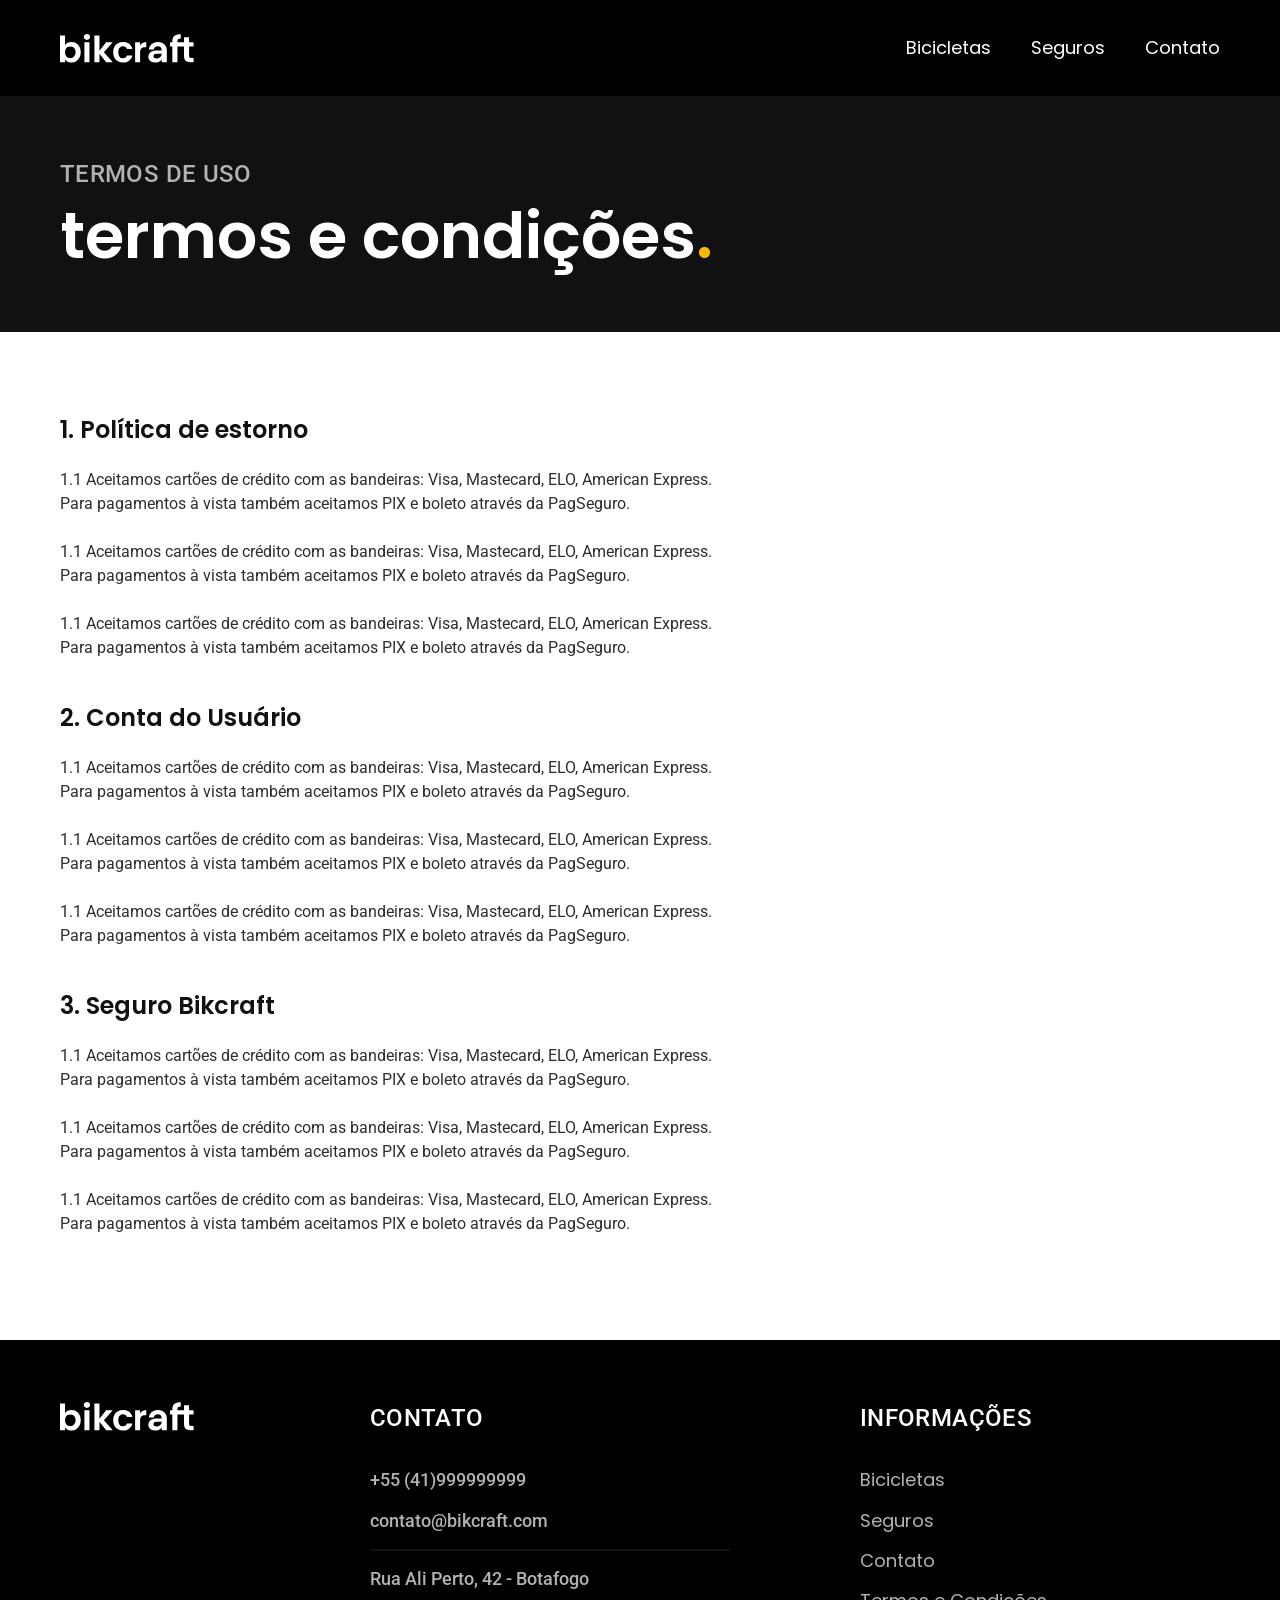
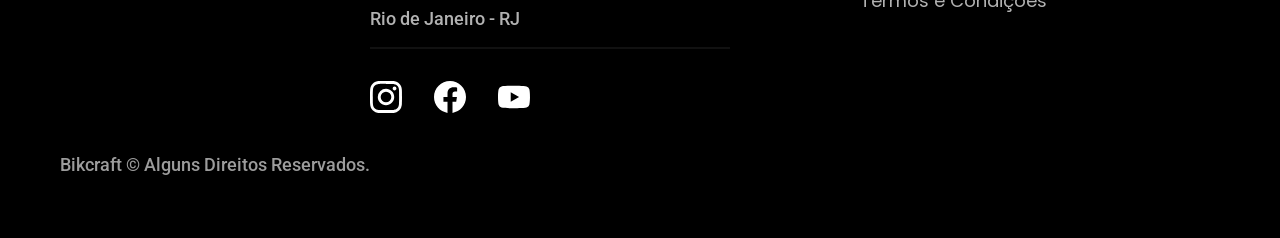
==== bicicletas.html @ ae738003 "adicionando termos" ====
<!DOCTYPE html>
<html lang="en">

<head>
  <meta charset="UTF-8">
  <meta name="viewport" content="width=device-width, initial-scale=1.0">
  <meta name="description" content="Bicicletas elétricas de alta precisão e qualidade,  feitas sob medida para o cliente. Explore o mundo na sua velocidade com a Bikcraft.">
  <link rel="shortcut icon" href="favicon.svg" type="image/x-icon">
  <link rel="stylesheet" href="css/style.css">
  <link rel="preconnect" href="https://fonts.googleapis.com">
  <link rel="preconnect" href="https://fonts.gstatic.com" crossorigin>
  <link href="https://fonts.googleapis.com/css2?family=Merriweather:ital,opsz,wght@1,18..144,900&family=Poppins:wght@400;600&family=Roboto:wght@100..900&display=swap" rel="stylesheet">
  <title>Termos e Condições | Bikcraft</title>
</head>

<body>
  <header class="header-bg">
    <div class="header container">
      <a href="./index.html"><img src="img/bikcraft.svg" alt="Bikcraft"></a>
      <nav aria-label="primaria">
        <ul class="header-menu font-1-m cor-0">
          <li><a href="./bicicletas.html">Bicicletas</a></li>
          <li><a href="./seguros.html">Seguros</a></li>
          <li><a href="./contato.html">Contato</a></li>
        </ul>
      </nav>
    </div>
  </header>

  <main>
    <div class="titulo-bg">
      <div class="titulo container">
        <p class="font-2-lb cor-5">Termos de uso</p>
        <h1 class="font-1-xxl cor-0">termos e condições<span class="cor-p1">.</span></h1>
      </div>
    </div>

    <div class="termos container font-2-s cor-10">
      <h2 class="font-1-l cor-11">1. Política de estorno</h2>
      <p>1.1 Aceitamos cartões de crédito com as bandeiras: Visa, Mastecard, ELO, American Express. Para pagamentos à vista também aceitamos PIX e boleto através da PagSeguro.</p>
      <p>1.1 Aceitamos cartões de crédito com as bandeiras: Visa, Mastecard, ELO, American Express. Para pagamentos à vista também aceitamos PIX e boleto através da PagSeguro.</p>
      <p>1.1 Aceitamos cartões de crédito com as bandeiras: Visa, Mastecard, ELO, American Express. Para pagamentos à vista também aceitamos PIX e boleto através da PagSeguro.</p>
      <h2 class="font-1-l cor-11">2. Conta do Usuário</h2>
      <p>1.1 Aceitamos cartões de crédito com as bandeiras: Visa, Mastecard, ELO, American Express. Para pagamentos à vista também aceitamos PIX e boleto através da PagSeguro.</p>
      <p>1.1 Aceitamos cartões de crédito com as bandeiras: Visa, Mastecard, ELO, American Express. Para pagamentos à vista também aceitamos PIX e boleto através da PagSeguro.</p>
      <p>1.1 Aceitamos cartões de crédito com as bandeiras: Visa, Mastecard, ELO, American Express. Para pagamentos à vista também aceitamos PIX e boleto através da PagSeguro.</p>
      <h2 class="font-1-l cor-11">3. Seguro Bikcraft</h2>
      <p>1.1 Aceitamos cartões de crédito com as bandeiras: Visa, Mastecard, ELO, American Express. Para pagamentos à vista também aceitamos PIX e boleto através da PagSeguro.</p>
      <p>1.1 Aceitamos cartões de crédito com as bandeiras: Visa, Mastecard, ELO, American Express. Para pagamentos à vista também aceitamos PIX e boleto através da PagSeguro.</p>
      <p>1.1 Aceitamos cartões de crédito com as bandeiras: Visa, Mastecard, ELO, American Express. Para pagamentos à vista também aceitamos PIX e boleto através da PagSeguro.</p>
    </div>
  </main>

  <footer class="footer-bg">
    <div class="footer container">
      <img src="./img/bikcraft.svg" alt="Bikcraft">
      <div class="footer-contato">
        <h3 class="font-2-lb cor-0">Contato</h3>
        <ul class="font-2-m cor-5">
          <li><a href="tel:+5541999999999">+55 (41)999999999</a></li>
          <li><a href="mailto:contato@bikcraft.com">contato@bikcraft.com</a></li>
          <li>Rua Ali Perto, 42 - Botafogo</li>
          <li>Rio de Janeiro - RJ</li>
        </ul>
        <div class="footer-redes">
          <a href="./">
            <img src="./img/redes/instagram.svg" alt="Instagram">
          </a>
          <a href="./">
            <img src="./img/redes/facebook.svg" alt="Facebook">
          </a>
          <a href="./">
            <img src="./img/redes/youtube.svg" alt="Youtube">
          </a>
        </div>
      </div>

      <div class="footer-informacoes">
        <h3 class="font-2-lb cor-0">Informações</h3>
        <nav>
          <ul class="font-1-m cor-5">
            <li><a href="./bicicletas.html">Bicicletas</a></li>
            <li><a href="./seguros.html">Seguros</a></li>
            <li><a href="./contato.html">Contato</a></li>
            <li><a href="./termos.html">Termos e Condições</a></li>
          </ul>
        </nav>
      </div>
      <p class="font-2-m cor-6 footer-copy">Bikcraft © Alguns Direitos Reservados.</p>
    </div>
  </footer>
</body>

</html>
---- css/style.css ----
/*GLobal*/
@import url('./global/global.css');
@import url('./utilidades/tipografia.css');
@import url('./utilidades/cores.css');
@import url('./global/header.css');

/*Utilidades*/
@import url('./utilidades/componentes.css');

/*Home*/
@import url('./home/introducao.css');
@import url('./home/tecnologia.css');
@import url('./home/parceiros.css');
@import url('./home/depoimento.css');

/*Bicicletas*/
@import url('./bicicletas/bicicletas-lista.css');

/*Seguros*/
@import url('./seguros/seguros.css');

/*Footer*/
@import url('./global/footer.css');

/*Termos*/
@import url('./termos/termos.css');
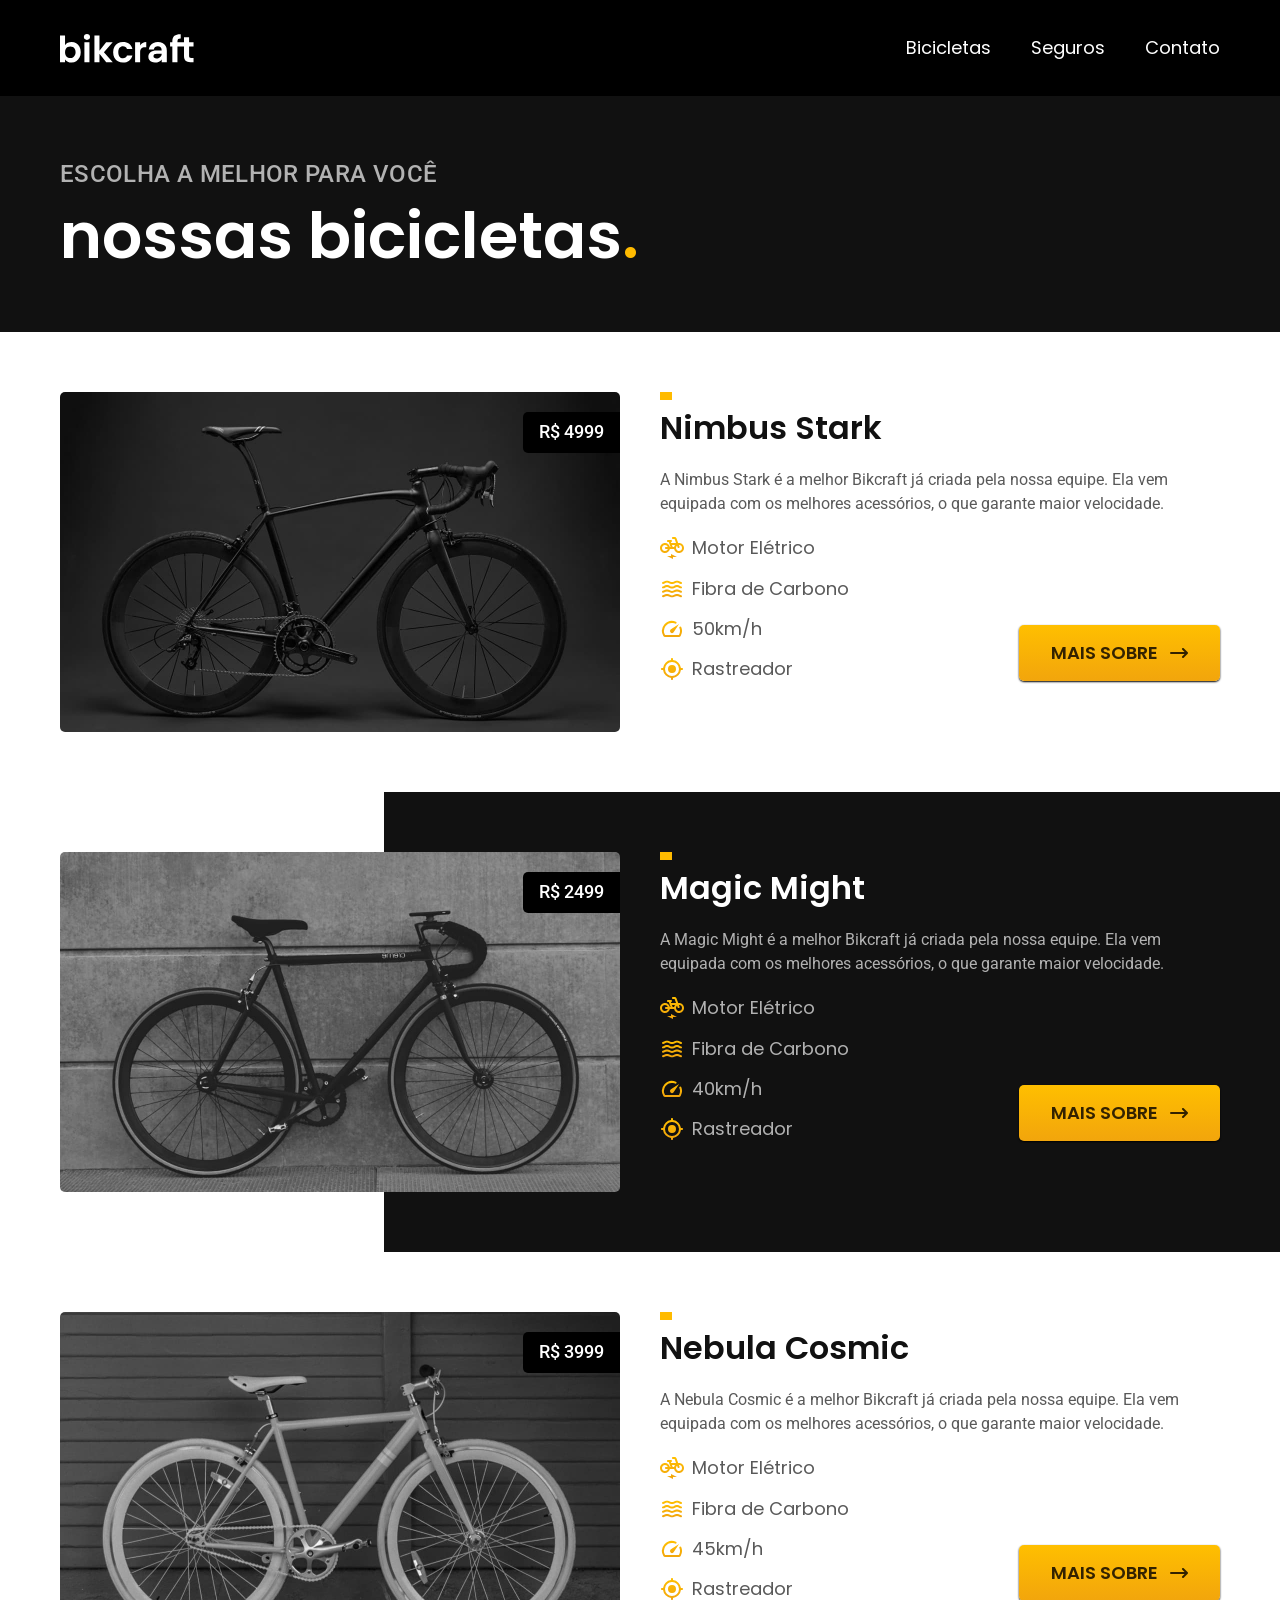
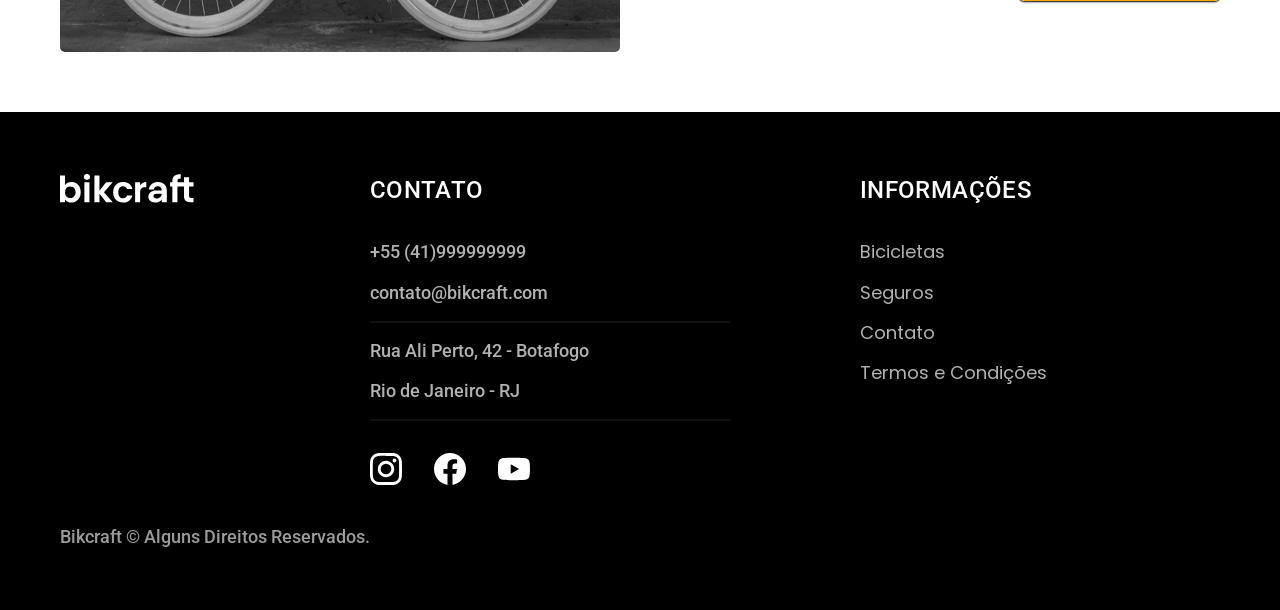
==== commit 38b0b56b: "adicionando componentes" ====
--- a/bicicletas.html
+++ b/bicicletas.html
@@ -10,7 +10,7 @@
   <link rel="preconnect" href="https://fonts.googleapis.com">
   <link rel="preconnect" href="https://fonts.gstatic.com" crossorigin>
   <link href="https://fonts.googleapis.com/css2?family=Merriweather:ital,opsz,wght@1,18..144,900&family=Poppins:wght@400;600&family=Roboto:wght@100..900&display=swap" rel="stylesheet">
-  <title>Termos e Condições | Bikcraft</title>
+  <title>bicicletas | Bikcraft</title>
 </head>
 
 <body>
@@ -30,24 +30,106 @@
   <main>
     <div class="titulo-bg">
       <div class="titulo container">
-        <p class="font-2-lb cor-5">Termos de uso</p>
-        <h1 class="font-1-xxl cor-0">termos e condições<span class="cor-p1">.</span></h1>
+        <p class="font-2-lb cor-5">Escolha a melhor para você</p>
+        <h1 class="font-1-xxl cor-0">nossas bicicletas<span class="cor-p1">.</span></h1>
       </div>
     </div>
 
-    <div class="termos container font-2-s cor-10">
-      <h2 class="font-1-l cor-11">1. Política de estorno</h2>
-      <p>1.1 Aceitamos cartões de crédito com as bandeiras: Visa, Mastecard, ELO, American Express. Para pagamentos à vista também aceitamos PIX e boleto através da PagSeguro.</p>
-      <p>1.1 Aceitamos cartões de crédito com as bandeiras: Visa, Mastecard, ELO, American Express. Para pagamentos à vista também aceitamos PIX e boleto através da PagSeguro.</p>
-      <p>1.1 Aceitamos cartões de crédito com as bandeiras: Visa, Mastecard, ELO, American Express. Para pagamentos à vista também aceitamos PIX e boleto através da PagSeguro.</p>
-      <h2 class="font-1-l cor-11">2. Conta do Usuário</h2>
-      <p>1.1 Aceitamos cartões de crédito com as bandeiras: Visa, Mastecard, ELO, American Express. Para pagamentos à vista também aceitamos PIX e boleto através da PagSeguro.</p>
-      <p>1.1 Aceitamos cartões de crédito com as bandeiras: Visa, Mastecard, ELO, American Express. Para pagamentos à vista também aceitamos PIX e boleto através da PagSeguro.</p>
-      <p>1.1 Aceitamos cartões de crédito com as bandeiras: Visa, Mastecard, ELO, American Express. Para pagamentos à vista também aceitamos PIX e boleto através da PagSeguro.</p>
-      <h2 class="font-1-l cor-11">3. Seguro Bikcraft</h2>
-      <p>1.1 Aceitamos cartões de crédito com as bandeiras: Visa, Mastecard, ELO, American Express. Para pagamentos à vista também aceitamos PIX e boleto através da PagSeguro.</p>
-      <p>1.1 Aceitamos cartões de crédito com as bandeiras: Visa, Mastecard, ELO, American Express. Para pagamentos à vista também aceitamos PIX e boleto através da PagSeguro.</p>
-      <p>1.1 Aceitamos cartões de crédito com as bandeiras: Visa, Mastecard, ELO, American Express. Para pagamentos à vista também aceitamos PIX e boleto através da PagSeguro.</p>
+    <div class="bicicletas-bg">
+      <div class="bicicletas container">
+        <div class="bicicletas-imagem">
+          <img src="./img/bicicletas/nimbus.jpg" alt="Bicicleta Preta">
+          <span class="font-2-m cor-0">R$ 4999</span>
+        </div>
+        <div class="bicicletas-conteudo">
+          <h2 class="font-1-xl">Nimbus Stark</h2>
+          <p class="font-2-s cor-8">A Nimbus Stark é a melhor Bikcraft já criada pela nossa equipe. Ela vem equipada com os melhores acessórios, o que garante maior velocidade.</p>
+          <ul class="font-1-m cor-8">
+            <li>
+              <img src="./img/icones/eletrica.svg" alt="">
+              Motor Elétrico
+            </li>
+            <li>
+              <img src="./img/icones/carbono.svg" alt="">
+              Fibra de Carbono
+            </li>
+            <li>
+              <img src="./img/icones/velocidade.svg" alt="">
+              50km/h
+            </li>
+            <li>
+              <img src="./img/icones/rastreador.svg" alt="">
+              Rastreador
+            </li>
+          </ul>
+          <a class="botao seta" href="./bicicletas/nimbus.html">Mais Sobre</a>
+        </div>
+      </div>
+    </div>
+
+    <div class="bicicletas-bg">
+
+      <div class="bicicletas container">
+        <div class="bicicletas-imagem">
+          <img src="./img/bicicletas/magic.jpg" alt="Bicicleta Preta">
+          <span class="font-2-m cor-0">R$ 2499</span>
+        </div>
+        <div class="bicicletas-conteudo">
+          <h2 class="font-1-xl cor-0">Magic Might</h2>
+          <p class="font-2-s cor-5">A Magic Might é a melhor Bikcraft já criada pela nossa equipe. Ela vem equipada com os melhores acessórios, o que garante maior velocidade.</p>
+          <ul class="font-1-m cor-5">
+            <li>
+              <img src="./img/icones/eletrica.svg" alt="">
+              Motor Elétrico
+            </li>
+            <li>
+              <img src="./img/icones/carbono.svg" alt="">
+              Fibra de Carbono
+            </li>
+            <li>
+              <img src="./img/icones/velocidade.svg" alt="">
+              40km/h
+            </li>
+            <li>
+              <img src="./img/icones/rastreador.svg" alt="">
+              Rastreador
+            </li>
+          </ul>
+          <a class="botao seta" href="./bicicletas/magic.html">Mais Sobre</a>
+        </div>
+      </div>
+    </div>
+
+    <div class="bicicletas-bg">
+      <div class="bicicletas container">
+        <div class="bicicletas-imagem">
+          <img src="./img/bicicletas/nebula.jpg" alt="Bicicleta Preta">
+          <span class="font-2-m cor-0">R$ 3999</span>
+        </div>
+        <div class="bicicletas-conteudo">
+          <h2 class="font-1-xl">Nebula Cosmic</h2>
+          <p class="font-2-s cor-8">A Nebula Cosmic é a melhor Bikcraft já criada pela nossa equipe. Ela vem equipada com os melhores acessórios, o que garante maior velocidade.</p>
+          <ul class="font-1-m cor-8">
+            <li>
+              <img src="./img/icones/eletrica.svg" alt="">
+              Motor Elétrico
+            </li>
+            <li>
+              <img src="./img/icones/carbono.svg" alt="">
+              Fibra de Carbono
+            </li>
+            <li>
+              <img src="./img/icones/velocidade.svg" alt="">
+              45km/h
+            </li>
+            <li>
+              <img src="./img/icones/rastreador.svg" alt="">
+              Rastreador
+            </li>
+          </ul>
+          <a class="botao seta" href="./bicicletas/nebula.html">Mais Sobre</a>
+        </div>
+      </div>
     </div>
   </main>
 
--- a/css/style.css
+++ b/css/style.css
@@ -15,6 +15,7 @@
 
 /*Bicicletas*/
 @import url('./bicicletas/bicicletas-lista.css');
+@import url('./bicicletas/bicicletas.css');
 
 /*Seguros*/
 @import url('./seguros/seguros.css');
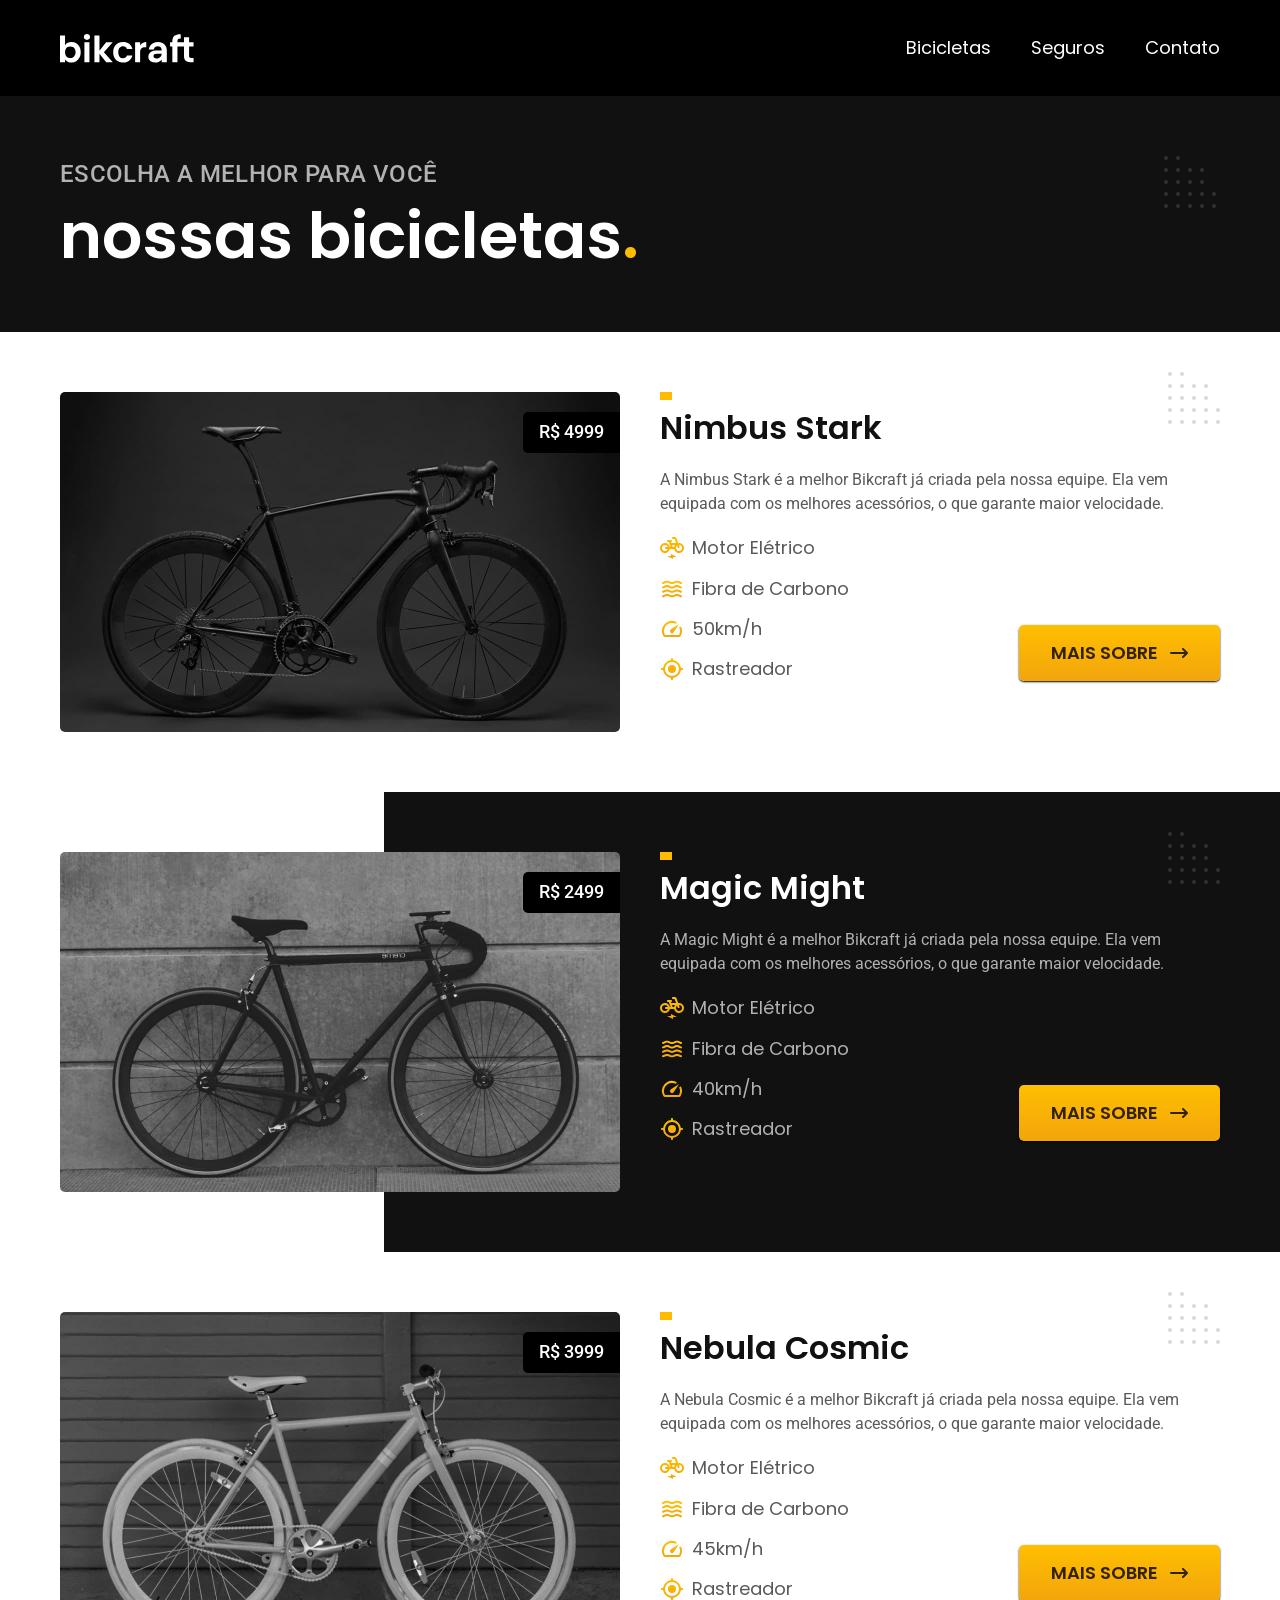
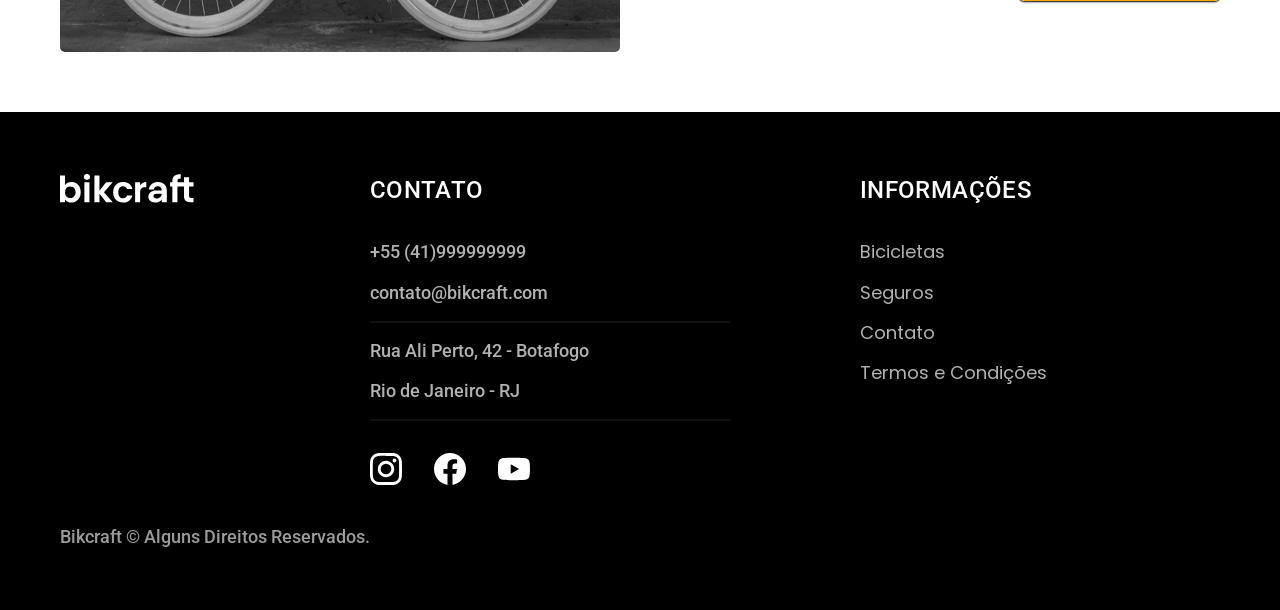
==== commit cf8757ee: "otimizando" ====
--- a/bicicletas.html
+++ b/bicicletas.html
@@ -5,15 +5,16 @@
   <meta charset="UTF-8">
   <meta name="viewport" content="width=device-width, initial-scale=1.0">
   <meta name="description" content="Bicicletas elétricas de alta precisão e qualidade,  feitas sob medida para o cliente. Explore o mundo na sua velocidade com a Bikcraft.">
+  <link rel="preload" href="./css/style.css" as="style">
+  <link rel="stylesheet" href="./css/style.css">
   <link rel="shortcut icon" href="favicon.svg" type="image/x-icon">
-  <link rel="stylesheet" href="css/style.css">
   <link rel="preconnect" href="https://fonts.googleapis.com">
   <link rel="preconnect" href="https://fonts.gstatic.com" crossorigin>
   <link href="https://fonts.googleapis.com/css2?family=Merriweather:ital,opsz,wght@1,18..144,900&family=Poppins:wght@400;600&family=Roboto:wght@100..900&display=swap" rel="stylesheet">
   <title>bicicletas | Bikcraft</title>
 </head>
 
-<body>
+<body id="bicicletas">
   <header class="header-bg">
     <div class="header container">
       <a href="./index.html"><img src="img/bikcraft.svg" alt="Bikcraft"></a>
--- a/css/style.css
+++ b/css/style.css
@@ -1,27 +1 @@
-/*GLobal*/
-@import url('./global/global.css');
-@import url('./utilidades/tipografia.css');
-@import url('./utilidades/cores.css');
-@import url('./global/header.css');
-
-/*Utilidades*/
-@import url('./utilidades/componentes.css');
-
-/*Home*/
-@import url('./home/introducao.css');
-@import url('./home/tecnologia.css');
-@import url('./home/parceiros.css');
-@import url('./home/depoimento.css');
-
-/*Bicicletas*/
-@import url('./bicicletas/bicicletas-lista.css');
-@import url('./bicicletas/bicicletas.css');
-
-/*Seguros*/
-@import url('./seguros/seguros.css');
-
-/*Footer*/
-@import url('./global/footer.css');
-
-/*Termos*/
-@import url('./termos/termos.css');
+body{margin:0;padding:0;color:#111;font-family:Arial,Helvetica,sans-serif}blockquote,dd,h1,h2,h3,h4,p{margin:0}ul{margin:0;padding:0;list-style:none}a{text-decoration:none;color:inherit}img{max-width:100%;display:block;height:auto}img[src$='.jpg']{border-radius:5px}button{border:none}.font-1-xs{font:400 0.75rem/1.35 Poppins,sans-serif}.font-2-xs{font:400 0.875rem/1.35 Roboto,sans-serif}.font-1-s{font:400 1rem/1.5 Poppins,sans-serif}.font-2-s{font:400 1rem/1.5 Roboto,sans-serif}.font-1-m,.font-1-mb{font:400 1.125rem/1.35 Poppins,sans-serif}.font-1-mb{font-weight:600}.font-2-m{font:500 1.125rem/1.35 Roboto,sans-serif}.font-1-l{font:400 1.5rem/1.5 Poppins,sans-serif}.font-2-l,.font-2-lb{font:400 1.5rem/1.5 Roboto,sans-serif}.font-2-lb{font-weight:500;letter-spacing:.015em;text-transform:uppercase}.font-1-xl{font:600 2rem/1.25 Poppins,sans-serif}.font-2-xl{font:500 2rem/1.25 Roboto,sans-serif}.font-1-xxl{font:600 4rem/1.125 Poppins,sans-serif}@media (max-width:1200px){.font-1-xxl{font-size:3rem}.font-2-l,.font-2-lb{font-size:1.125rem}}@media (max-width:800px){.font-1-xxl{font-size:2rem}.font-1-xl,.font-2-xl{font-weight:1.5rem}}:root{--cor-0:#ffffff;--cor-1:#f7f7f7;--cor-2:#ededed;--cor-3:#dedede;--cor-4:#cccccc;--cor-5:#b2b2b2;--cor-6:#9c9c9c;--cor-7:#717171;--cor-8:#595959;--cor-9:#404040;--cor-10:#2e2e2e;--cor-11:#111111;--cor-12:#000000;--cor-p1:#ffbb00;--cor-p2:#e4a30b;--cor-p3:#a66f00;--cor-p4:#664400;--cor-p5:#332200}.cor-0{color:var(--cor-0)}.cor-1{color:var(--cor-1)}.cor-2{color:var(--cor-2)}.cor-3{color:var(--cor-3)}.cor-4{color:var(--cor-4)}.cor-5{color:var(--cor-5)}.cor-6{color:var(--cor-6)}.cor-7{color:var(--cor-7)}.cor-8{color:var(--cor-8)}.cor-9{color:var(--cor-9)}.cor-10{color:var(--cor-10)}.cor-11{color:var(--cor-11)}.cor-12{color:var(--cor-12)}.cor-p1{color:var(--cor-p1)}.cor-p2{color:var(--cor-p2)}.cor-p3{color:var(--cor-p3)}.cor-p4{color:var(--cor-p4)}.cor-p5{color:var(--cor-p5)}.header-bg{background-color:var(--cor-12)}.header{display:flex;flex-wrap:wrap;gap:1.25rem;justify-content:space-between;align-items:center;padding-bottom:1.25rem;padding-top:1.25rem}.header-menu{display:flex;flex-wrap:wrap;justify-content:space-evenly;gap:2.5rem;font-size:1.125rem}.header-menu a{display:inline-block;padding:1rem 0;position:relative}.header-menu a::after{content:'';display:block;height:.125rem;width:0;background-color:var(--cor-0);margin-top:.25rem;transition:.3s;position:absolute}.header-menu a:hover::after{width:100%}@media (max-width:800px){.header-menu{gap:1.25rem}.header-menu a{background-color:var(--cor-11);padding:.75rem 1rem;border-radius:5px}.header-menu a:hover{background-color:var(--cor-10)}.header-menu a::after{display:none}}@media (max-width:600px){.header-menu{gap:.75rem}.header-menu a{padding:.5rem .75rem;font-size:.875rem}}.container{max-width:1200px;box-sizing:border-box;padding-left:1.25rem;padding-right:1.25rem;margin-left:auto;margin-right:auto}.botao{display:inline-block;padding:1rem 2rem;background:linear-gradient(#ffbf00,#f2a50c);border-radius:5px;box-shadow:0 1px 2px #000;color:var(--cor-p5);text-transform:uppercase;font:600 1.125rem/1.35 Poppins,sans-serif;max-width:max-content;cursor:pointer}.botao:hover{background:linear-gradient(#ffb60d,#e59317)}.botao.secundario{background:var(--cor-10);color:var(--cor-2)}.botao.secundario:hover{background:var(--cor-9);color:var(--cor-2)}.botao.seta{display:flex;align-items:center}.botao.seta::after{content:'';display:inline-block;width:18px;height:10px;margin-left:12px;background-image:url('../../img/icones/seta.svg')}.botao.seta:hover::after{transform:translateX(4px)}@media (max-width:600px){.botao{padding:.75rem 1rem;font-size:1rem}}.link{display:inline-block;color:var(--cor-p1);font:500 1.5rem/1.5 Poppins,sans-serif;text-transform:uppercase;position:relative}.link::after{content:'';display:block;height:.25rem;width:100%;transition:.15s;background-color:currentColor;margin-top:.25rem;position:absolute}.link:hover{transition:.15s;color:var(--cor-0)}.titulo-bg{padding-top:3.75rem;padding-bottom:3.75rem;background:var(--cor-11)}.titulo{background:url('../../img/dec/top-right.svg') no-repeat top right 1.5rem}.titulo p{margin-bottom:.5rem}@media (max-width:800px){.titulo-bg{padding-bottom:2.5rem;padding-top:2.5rem}.titulo p{font-size:1rem;text-transform:lowercase;font-weight:400}}.form{display:grid;grid-template-columns:1fr 1fr;gap:1.25rem}.form label{display:block;font:600 1rem/1.5 Poppins,sans-serif;margin-bottom:.25rem}.col-2{grid-column:span 2}.form input[type=email],.form input[type=text],.form textarea{font:400 1rem/1.5 Roboto,sans-serif;background:var(--cor-1);border:1px solid var(--cor-2);border-radius:5px;padding:.75rem;width:100%;box-sizing:border-box}.form input[type=email]:focus,.form input[type=text]:focus,.form textarea:focus{outline:0;border-color:var(--cor-p1);background:var(--cor-0);box-shadow:0 0 0 2px #fea}@media (max-width:600px){.form{grid-template-columns:1fr}.form .col-2{grid-column:1}}.introducao-bg{background:var(--cor-12) url('../../img/dec/bottom-left.svg') no-repeat bottom 10rem left 2rem;box-shadow:inset 0 -7.5rem var(--cor-0)}.introducao{display:grid;grid-template-columns:1fr 1fr;gap:0 2.5rem}.introducao-conteudo{align-self:end;padding-bottom:15rem}.introducao h1{margin-bottom:2rem}.introducao p{margin-bottom:3rem}.introducao img{width:100%;height:100%;object-fit:cover}@media (max-width:800px){.introducao-bg{background-color:var(--cor-11);padding-top:2.5rem;box-shadow:inset 0 -3.75rem var(--cor-0)}.introducao h1{margin-bottom:1rem}.introducao-conteudo{padding-bottom:2rem}.introducao{grid-template-columns:1fr}.introducao img{height:300px;width:100%}}.tecnologia-bg{background-color:var(--cor-11);box-shadow:inset 0 5rem var(--cor-0),inset 0 -5rem var(--cor-0)}.tecnologia{display:grid;grid-template-columns:1fr 1fr;gap:2.5rem}.tecnologia-imagem img{width:100%;height:100%;object-fit:cover;object-position:left}.tecnologia-conteudo{padding-top:10rem;padding-bottom:10rem}.tecnologia-conteudo>span{display:block;margin-bottom:1.25rem}.tecnologia-conteudo h2{margin-bottom:2rem}.tecnologia-conteudo>p{margin-bottom:1.25rem}.tecnologia-conteudo a{margin-bottom:5rem}.tecnologia-vantagens{display:flex;gap:2.5rem}.tecnologia-vantagens h3{margin-bottom:.5rem;width:max-content}.tecnologia-vantagens img{width:1.5rem;margin-bottom:.5rem}@media (max-width:800px){.tecnologia-bg{box-shadow:initial}.tecnologia{grid-template-columns:1fr}.tecnologia-conteudo{padding-top:3.75rem;padding-bottom:3.75rem}.tecnologia-imagem{display:none}.tecnologia-conteudo a{margin-bottom:3.75rem}}@media (max-width:600px){.tecnologia-vantagens{flex-direction:column}}.parceiros{padding-top:3.75rem;padding-bottom:7.5rem}.parceiros h2{margin-bottom:3.75rem}.parceiros ul{padding:0 1.25rem;display:grid;grid-template-columns:repeat(4,1fr);max-width:1400px;margin:0 auto}.parceiros li{display:flex;padding:2rem;border-left:.125rem solid var(--cor-2)}.parceiros li img{margin:auto}.parceiros li:first-child,.parceiros li:nth-child(5){border-left:none}.parceiros li:nth-child(n+5){border-top:.125rem solid var(--cor-2)}@media (max-width:800px){.parceiros{padding-bottom:3.75rem}.parceiros li{padding:1.25rem}.parceiros h2{margin-bottom:1.25rem}.parceiros ul{grid-template-columns:repeat(2,1fr)}.parceiros li:nth-child(n+3){border-top:.125rem solid var(--cor-2)}.parceiros li:nth-child(odd){border-left:none}}.depoimento{display:grid;grid-template-columns:repeat(2,1fr);background-color:var(--cor-p1)}.depoimento-imagem img{border-radius:0;width:100%;height:100%;object-fit:cover}.depoimento-conteudo{padding:2.5rem 2.5rem 5rem 5rem;align-self:end;background:url('../../img/dec/bottom-right-p.svg') no-repeat bottom 2.5rem right 2.5rem}.depoimento-conteudo p{max-width:24ch;font-family:Merriweather,serif;font-style:italic;font-weight:900;margin-bottom:2rem;position:relative}.depoimento p::before{content:'“';font-size:5rem;color:var(--cor-p2);position:absolute;top:-2rem;left:-3rem}.depoimento p::after{content:'”';font-size:5rem;color:var(--cor-p2);position:absolute}@media (min-width:1200px){.depoimento img{max-height:520px}}@media (max-width:800px){.depoimento{grid-template-columns:1fr;text-align:center}.depoimento-conteudo{padding:2.5rem 1.25rem;justify-self:center}.depoimento-imagem img{max-height:200px}.depoimento p::after,.depoimento p::before{display:none}}.bicicletas-lista{padding-top:3.75rem;padding-bottom:7.5rem}.bicicletas-lista h2{margin-bottom:2.5rem}.bicicletas-lista ul{display:flex;gap:2.5rem;padding:0 1.25rem;max-width:1400px;margin-left:auto;margin-right:auto;overflow:scroll}#bicicleta .bicicletas-lista ul{padding:0 0 1.25rem 0}.bicicletas-lista li{min-width:280px}.bicicletas-lista a{display:block}.bicicletas-lista img{margin-bottom:1rem}.bicicletas-lista h3{margin-bottom:.5rem;display:flex;align-items:center}.bicicletas-lista h3::before{content:'';display:inline-block;width:.75rem;height:.5rem;margin-right:.5rem;background-color:var(--cor-p1)}.bicicletas-lista a:hover h3::before{transition:width .3s;width:1.5rem}.bicicletas-lista li span{padding-left:1.25rem}@media (max-width:800px){.bicicletas-lista ul{gap:1.25rem}}.bicicletas-bg:nth-child(odd){background:linear-gradient(to right,var(--cor-0) 30%,var(--cor-11) 30%)}.bicicletas{display:grid;grid-template-columns:1fr 1fr;gap:2.5rem;padding-bottom:3.75rem;padding-top:3.75rem;background:url('../../img/dec/top-right.svg') no-repeat top 2.5rem right 1.25rem}.bicicletas-imagem{display:grid}.bicicletas-imagem span{margin-top:1.25rem;grid-area:1/1;place-self:start end;display:inline-block;background:var(--cor-12);padding:.5rem 1rem;border-radius:5px 0 0 5px}.bicicletas-imagem img{grid-area:1/1}.bicicletas-conteudo{display:grid;grid-template-columns:1fr auto;align-content:start}.bicicletas-conteudo h2,.bicicletas-conteudo p{grid-column:1/-1}.bicicletas-conteudo h2{margin-bottom:1.25rem}.bicicletas-conteudo h2::before{display:block;content:'';width:.75rem;height:.5rem;background-color:var(--cor-p1);margin-bottom:.5rem}.bicicletas-conteudo p{margin-bottom:1.25rem}.bicicletas-conteudo a{place-self:end}.bicicletas-conteudo ul{display:grid;gap:1rem}.bicicletas-conteudo li{display:flex;gap:.5rem;align-items:center}.bicicletas-conteudo img{width:1.5rem}@media (max-width:800px){.bicicletas{grid-template-columns:1fr;gap:1.25rem;padding-top:2.5rem;padding-bottom:2.5rem}.bicicletas-bg:nth-child(odd){background:var(--cor-11)}}@media (max-width:600px){.bicicletas-conteudo{grid-template-columns:1fr}.bicicletas-conteudo ul{margin-bottom:1.25rem;grid-template-columns:1fr 1fr;font-size:.875rem}.bicicletas-conteudo a{place-self:start}}.bicicleta{display:grid;grid-template-columns:1fr 1fr;align-items:start;gap:2.5rem;padding-top:3.75rem;padding-bottom:3.75rem}#bicicleta .titulo p{text-transform:uppercase}.bicicleta-imagens{display:flex;flex-wrap:wrap;gap:1.25rem}.bicicleta-imagens img{flex:1;min-width:200px}.bicicleta-imagens img:first-child{min-width:100%}.bicicleta-conteudo>p{margin-bottom:2rem}.bicicleta-comprar{display:grid;grid-template-columns:max-content auto;align-items:center;justify-items:start;gap:.5rem .75rem;margin-bottom:2rem}.bicicleta-comprar a{grid-row:span 2}.bicicleta-comprar span{display:flex;align-items:center;gap:.25rem;background-color:var(--cor-12);padding:.25rem;border-radius:5px}.bicicleta-conteudo h2{text-transform:uppercase;letter-spacing:.015em;margin-bottom:.75rem}.bicicleta-ficha,.bicicleta-informacoes{padding:2rem;background-color:var(--cor-12);border-radius:5px}.bicicleta-informacoes{margin-bottom:2.5rem;display:grid;grid-template-columns:repeat(2,1fr);gap:2rem}.bicicleta-informacoes img{max-width:1.5rem}.bicicleta-informacoes li{display:grid;gap:.5rem}.bicicleta-ficha li{padding:.5rem 0;display:flex;justify-content:space-between;border-bottom:2px solid var(--cor-11)}.bicicleta-ficha li:first-child{padding:0;padding-bottom:.5rem}.bicicleta-ficha li:last-child{border-bottom:none}.bicicleta-ficha span{color:var(--cor-6)}@media (max-width:800px){.bicicleta{grid-template-columns:1fr;padding-top:2.5rem;padding-bottom:2.5rem}.bicicleta-imagens{grid-row:2}}@media (max-width:400px){.bicicleta-informacoes{grid-template-columns:1fr}.bicicleta-comprar{grid-template-columns:1fr}}.seguro-bg{background-color:var(--cor-11);box-shadow:inset 0 7.5rem var(--cor-0),inset 0 -7.5rem var(--cor-12)}.seguro{display:grid;grid-template-columns:1fr 1fr;gap:2.5rem}.seguro-imagem img{width:100%;height:100%;object-fit:cover}.seguro-conteudo{padding-top:11.25rem;padding-bottom:11.25rem}.seguro-conteudo h2{margin-bottom:1rem}.seguro-conteudo p{margin-bottom:2.5rem}@media (max-width:800px){.seguro-bg{box-shadow:inset 0 -3.75rem var(--cor-12)}.seguro{grid-template-columns:1fr}.seguro-conteudo{grid-row:1;padding-top:40px;padding-bottom:0}}#contato{background:linear-gradient(var(--cor-11) 35rem,var(--cor-1) 35rem)}.contato{display:grid;grid-template-columns:5fr 7fr}.contato-dados,.contato-formulario{padding:3.75rem;box-shadow:0 1px 2px rgba(0,0,0,.1)}.contato-dados{border-radius:5px 0 0 5px;background:var(--cor-12) url('../../img/dec/bottom-left.svg') no-repeat bottom 1.5rem left 1.5rem}.contato-formulario{border-radius:0 5px 5px 0;background:var(--cor-0) url('../../img/dec/bottom-right.svg') no-repeat bottom 1.5rem right 1.5rem}.contato-dados h2{margin-bottom:3.75rem}.contato-endereco{margin-bottom:2rem;padding-left:1.75rem;background:url('../../img/icones/local.svg') no-repeat}.contato-endereco p{margin-bottom:.5rem}.contato-meios a:first-child{background:url('../../img/icones/email.svg') no-repeat}.contato-meios a:nth-child(3){margin-top:2rem;margin-bottom:3.75rem;background:url('../../img/icones/telefone.svg') no-repeat}.contato-meios a{display:block;max-width:max-content;margin-bottom:.5rem;padding-left:1.75rem}.contato-meios a:hover{color:var(--cor-0)}.contato-redes{display:flex;gap:2rem;padding-left:1.75rem}@media (max-width:800px){.contato{grid-template-columns:1fr}.contato-dados{background:var(--cor-12)}.contato-dados,.contato-formulario{padding:1.25rem}.contato-dados{border-radius:5px 5px 0 0}.contato-formulario{border-radius:0 0 5px 5px}.contato-dados h2,.contato-meios a:nth-child(3){margin-bottom:2rem}.contato-redes{margin-bottom:.75rem}}.lojas{display:grid;grid-template-columns:1fr 1fr;padding-bottom:3.75rem;padding-top:3.75rem;gap:0 2.5rem}.lojas h2{grid-column:1/-1;margin-bottom:3.75rem}.lojas img{border-radius:5px 5px 0 0}.lojas-item{border-radius:5px;background:var(--cor-0);box-shadow:0 1px 2px rgba(0,0,0,.1)}.lojas-conteudo{display:grid;grid-template-columns:1fr 1fr;padding:2rem;gap:2rem 1rem}.lojas-conteudo h3{grid-column:1/-1}.lojas-tempo{grid-column:1/-1;display:flex;align-items:center;gap:.5rem}.lojas-dados{display:grid;gap:.5rem;border-left:2px solid var(--cor-2);padding-left:.75rem}@media (max-width:800px){.lojas{gap:1.25rem;padding-bottom:2.5rem;padding-top:2.5rem}.lojas h2{margin-bottom:2rem}.lojas-conteudo{grid-template-columns:1fr}}@media (max-width:600px){.lojas{grid-template-columns:1fr}}.seguros-bg{background-color:var(--cor-11)}.seguros{padding-top:3.75rem;padding-bottom:3.75rem;display:grid;grid-template-columns:1fr 1fr;gap:2.5rem;align-items:center}#seguros .seguros{padding-top:0}.seguros h2{grid-column:1/-1}.seguros-item{background-color:var(--cor-12);padding:2rem 2rem 2rem 3.75rem;display:grid;grid-template-columns:1fr auto;border-radius:5px}.seguros-item h3{margin-bottom:2.5rem}.seguros-item span{grid-column:2;display:block;text-align:right}.seguros-item ul{grid-column:1/-1;margin-bottom:2rem}.seguros-item li{display:flex;align-items:center;position:relative}.seguros-item li+li{margin-top:1.25rem}.seguros-item li::before{content:'';display:inline-block;height:9px;width:13px;background-image:url('../../img/icones/lista.svg');position:absolute;left:-1.25rem}.seguros-item a{grid-column:1/-1}@media (max-width:800px){.seguros{grid-template-columns:1fr}}.perguntas{padding-bottom:3.75rem;padding-top:3.75rem}.perguntas h2{margin-bottom:3.75rem}.perguntas dl>div{padding:1.25rem;border-radius:5px}.perguntas dl>div:nth-child(odd){background:var(--cor-1)}.perguntas dt{display:grid;grid-template-columns:auto 1fr auto;gap:.5rem;align-items:center;cursor:pointer}.perguntas dt::before{display:inline-block;content:'';width:.75rem;height:.5rem;background-color:var(--cor-p1)}.perguntas dt::after{display:inline-block;content:'';width:14px;height:6px;background:url('../../img/icones/seta-abrir.svg')}.perguntas dt:hover::after{transform:rotate(180deg);transition:.3s}.perguntas dd{padding-left:1.25rem;padding-top:1rem;max-width:90ch}@media (max-width:800px){.perguntas{padding-top:2.5rem}.perguntas h2{margin-bottom:2.5rem}}.vantagens-bg{background:var(--cor-12)}.vantagens{padding-bottom:3.75rem;padding-top:3.75rem}.vantagens h2{margin-bottom:2.5rem}.vantagens ul{display:grid;grid-template-columns:repeat(auto-fit,minmax(280px,max-content));gap:2.5rem 5rem}.vantagens li{display:grid;gap:.5rem}@media (max-width:800px){.vantagens h2{margin-bottom:1.5rem}.vantagens ul{gap:1.25rem}}#orcamento{background:linear-gradient(var(--cor-11) 600px,var(--cor-1) 0)}.orcamento{display:grid;grid-template-columns:5fr 7fr;padding-bottom:3.75rem}.orcamento h2{text-transform:uppercase;position:relative;display:flex;align-items:center}.orcamento h2::before{content:'';display:inline-block;width:.25rem;height:.5rem;background-color:var(--cor-p1);position:absolute;left:-.75rem}.orcamento-dados,.orcamento-produto{padding:3.75rem;box-shadow:0 1px 2px rgba(0,0,0,.1)}.orcamento-produto{border-radius:5px 0 0 5px;background:var(--cor-12) url('../../img/dec/bottom-left.svg') no-repeat bottom 1.5rem left 1.5rem;display:grid;grid-template-columns:1fr 1fr;gap:1.25rem;align-content:start}.orcamento-produto>*{grid-column:1/-1}.orcamento-produto>label{grid-column:initial}.orcamento-produto label{font:400 1rem/1.5 Poppins,sans-serif;color:var(--cor-4);background-color:var(--cor-10);padding:.75rem 1rem;border-radius:5px;cursor:pointer;display:grid;grid-template-columns:auto 1fr auto;align-items:center;border:1px solid var(--cor-10)}.orcamento-produto input:checked+label{background:var(--cor-0);color:var(--cor-11)}.orcamento-produto label::before{content:'';display:inline-block;box-sizing:border-box;width:.75rem;height:.75rem;border:1px solid var(--cor-6);border-radius:50%;margin-right:.5rem}.orcamento-produto input:checked+label::before{border-color:var(--cor-7);box-shadow:inset 0 0 0 3px var(--cor-0),inset 0 0 0 6px var(--cor-7)}.orcamento-produto label:hover{background-color:var(--cor-9);border-color:var(--cor-9)}.orcamento-produto input:focus+label{box-shadow:0 0 0 2px var(--cor-p1);border-color:var(--cor-12)}.orcamento-produto label span{display:none}.orcamento-produto input:checked+label span{display:inline-block}.orcamento-produto input{opacity:0;position:absolute;pointer-events:none}.orcamento-dados{border-radius:0 5px 5px 0;background:var(--cor-0) url('../../img/dec/bottom-right.svg') no-repeat bottom 1.5rem right 1.5rem}.orcamento-conteudo{display:none}.orcamento-conteudo h2,.orcamento-dados h2:nth-of-type(n+2){margin-top:1.25rem}#bikcraft:checked~#orcamento-bikcraft,#seguro:checked~#orcamento-seguro{display:grid;gap:1.25rem}.orcamento-detalhes{display:none;background:var(--cor-0);padding:1.25rem;grid-template-columns:1fr 1fr;border-radius:4px;align-items:center}.orcamento-detalhes li{display:flex;align-items:center;margin-bottom:.5rem}.orcamento-detalhes li img{width:1rem;margin-right:.5rem}.orcamento-produto input:checked+label+.orcamento-detalhes{display:grid}@media (max-width:1200px){.orcamento-dados,.orcamento-produto{padding:2rem}}@media (max-width:800px){.orcamento{grid-template-columns:1fr}.orcamento-produto{border-radius:5px 5px 0 0}.orcamento-dados{border-radius:0 0 5px 5px}}@media (max-width:400px){.orcamento-produto{grid-template-columns:1fr}}.footer-bg{background-color:var(--cor-12)}.footer{display:grid;grid-template-columns:3fr 5fr 4fr;gap:2.5rem;padding-top:3.75rem;padding-bottom:3.75rem}.footer h3{margin-bottom:2rem}.footer ul{margin-bottom:2rem}.footer-contato li:nth-child(2n):after{content:'';display:block;max-width:360px;height:2px;background-color:var(--cor-11);margin-top:1rem}.footer li{margin-bottom:1rem}.footer-redes{display:flex;gap:2rem}.footer a:hover{color:var(--cor-0)}.footer-copy{grid-column:1/-1}@media (max-width:800px){.footer img{display:none}.footer{grid-template-columns:1fr 1fr}}@media (max-width:600px){.footer{grid-template-columns:1fr;gap:3.75rem}.footer-copy{margin-top:0}}.termos{padding-bottom:5rem;padding-top:5rem}.termos h2{font-weight:600;margin-bottom:1.25rem}.termos p+h2{margin-top:2.5rem}.termos p{margin-bottom:1.5rem;max-width:75ch}
--- a/css/style.css
+++ b/css/style.css
@@ -1,27 +1 @@
-/*GLobal*/
-@import url('./global/global.css');
-@import url('./utilidades/tipografia.css');
-@import url('./utilidades/cores.css');
-@import url('./global/header.css');
-
-/*Utilidades*/
-@import url('./utilidades/componentes.css');
-
-/*Home*/
-@import url('./home/introducao.css');
-@import url('./home/tecnologia.css');
-@import url('./home/parceiros.css');
-@import url('./home/depoimento.css');
-
-/*Bicicletas*/
-@import url('./bicicletas/bicicletas-lista.css');
-@import url('./bicicletas/bicicletas.css');
-
-/*Seguros*/
-@import url('./seguros/seguros.css');
-
-/*Footer*/
-@import url('./global/footer.css');
-
-/*Termos*/
-@import url('./termos/termos.css');
+body{margin:0;padding:0;color:#111;font-family:Arial,Helvetica,sans-serif}blockquote,dd,h1,h2,h3,h4,p{margin:0}ul{margin:0;padding:0;list-style:none}a{text-decoration:none;color:inherit}img{max-width:100%;display:block;height:auto}img[src$='.jpg']{border-radius:5px}button{border:none}.font-1-xs{font:400 0.75rem/1.35 Poppins,sans-serif}.font-2-xs{font:400 0.875rem/1.35 Roboto,sans-serif}.font-1-s{font:400 1rem/1.5 Poppins,sans-serif}.font-2-s{font:400 1rem/1.5 Roboto,sans-serif}.font-1-m,.font-1-mb{font:400 1.125rem/1.35 Poppins,sans-serif}.font-1-mb{font-weight:600}.font-2-m{font:500 1.125rem/1.35 Roboto,sans-serif}.font-1-l{font:400 1.5rem/1.5 Poppins,sans-serif}.font-2-l,.font-2-lb{font:400 1.5rem/1.5 Roboto,sans-serif}.font-2-lb{font-weight:500;letter-spacing:.015em;text-transform:uppercase}.font-1-xl{font:600 2rem/1.25 Poppins,sans-serif}.font-2-xl{font:500 2rem/1.25 Roboto,sans-serif}.font-1-xxl{font:600 4rem/1.125 Poppins,sans-serif}@media (max-width:1200px){.font-1-xxl{font-size:3rem}.font-2-l,.font-2-lb{font-size:1.125rem}}@media (max-width:800px){.font-1-xxl{font-size:2rem}.font-1-xl,.font-2-xl{font-weight:1.5rem}}:root{--cor-0:#ffffff;--cor-1:#f7f7f7;--cor-2:#ededed;--cor-3:#dedede;--cor-4:#cccccc;--cor-5:#b2b2b2;--cor-6:#9c9c9c;--cor-7:#717171;--cor-8:#595959;--cor-9:#404040;--cor-10:#2e2e2e;--cor-11:#111111;--cor-12:#000000;--cor-p1:#ffbb00;--cor-p2:#e4a30b;--cor-p3:#a66f00;--cor-p4:#664400;--cor-p5:#332200}.cor-0{color:var(--cor-0)}.cor-1{color:var(--cor-1)}.cor-2{color:var(--cor-2)}.cor-3{color:var(--cor-3)}.cor-4{color:var(--cor-4)}.cor-5{color:var(--cor-5)}.cor-6{color:var(--cor-6)}.cor-7{color:var(--cor-7)}.cor-8{color:var(--cor-8)}.cor-9{color:var(--cor-9)}.cor-10{color:var(--cor-10)}.cor-11{color:var(--cor-11)}.cor-12{color:var(--cor-12)}.cor-p1{color:var(--cor-p1)}.cor-p2{color:var(--cor-p2)}.cor-p3{color:var(--cor-p3)}.cor-p4{color:var(--cor-p4)}.cor-p5{color:var(--cor-p5)}.header-bg{background-color:var(--cor-12)}.header{display:flex;flex-wrap:wrap;gap:1.25rem;justify-content:space-between;align-items:center;padding-bottom:1.25rem;padding-top:1.25rem}.header-menu{display:flex;flex-wrap:wrap;justify-content:space-evenly;gap:2.5rem;font-size:1.125rem}.header-menu a{display:inline-block;padding:1rem 0;position:relative}.header-menu a::after{content:'';display:block;height:.125rem;width:0;background-color:var(--cor-0);margin-top:.25rem;transition:.3s;position:absolute}.header-menu a:hover::after{width:100%}@media (max-width:800px){.header-menu{gap:1.25rem}.header-menu a{background-color:var(--cor-11);padding:.75rem 1rem;border-radius:5px}.header-menu a:hover{background-color:var(--cor-10)}.header-menu a::after{display:none}}@media (max-width:600px){.header-menu{gap:.75rem}.header-menu a{padding:.5rem .75rem;font-size:.875rem}}.container{max-width:1200px;box-sizing:border-box;padding-left:1.25rem;padding-right:1.25rem;margin-left:auto;margin-right:auto}.botao{display:inline-block;padding:1rem 2rem;background:linear-gradient(#ffbf00,#f2a50c);border-radius:5px;box-shadow:0 1px 2px #000;color:var(--cor-p5);text-transform:uppercase;font:600 1.125rem/1.35 Poppins,sans-serif;max-width:max-content;cursor:pointer}.botao:hover{background:linear-gradient(#ffb60d,#e59317)}.botao.secundario{background:var(--cor-10);color:var(--cor-2)}.botao.secundario:hover{background:var(--cor-9);color:var(--cor-2)}.botao.seta{display:flex;align-items:center}.botao.seta::after{content:'';display:inline-block;width:18px;height:10px;margin-left:12px;background-image:url('../../img/icones/seta.svg')}.botao.seta:hover::after{transform:translateX(4px)}@media (max-width:600px){.botao{padding:.75rem 1rem;font-size:1rem}}.link{display:inline-block;color:var(--cor-p1);font:500 1.5rem/1.5 Poppins,sans-serif;text-transform:uppercase;position:relative}.link::after{content:'';display:block;height:.25rem;width:100%;transition:.15s;background-color:currentColor;margin-top:.25rem;position:absolute}.link:hover{transition:.15s;color:var(--cor-0)}.titulo-bg{padding-top:3.75rem;padding-bottom:3.75rem;background:var(--cor-11)}.titulo{background:url('../../img/dec/top-right.svg') no-repeat top right 1.5rem}.titulo p{margin-bottom:.5rem}@media (max-width:800px){.titulo-bg{padding-bottom:2.5rem;padding-top:2.5rem}.titulo p{font-size:1rem;text-transform:lowercase;font-weight:400}}.form{display:grid;grid-template-columns:1fr 1fr;gap:1.25rem}.form label{display:block;font:600 1rem/1.5 Poppins,sans-serif;margin-bottom:.25rem}.col-2{grid-column:span 2}.form input[type=email],.form input[type=text],.form textarea{font:400 1rem/1.5 Roboto,sans-serif;background:var(--cor-1);border:1px solid var(--cor-2);border-radius:5px;padding:.75rem;width:100%;box-sizing:border-box}.form input[type=email]:focus,.form input[type=text]:focus,.form textarea:focus{outline:0;border-color:var(--cor-p1);background:var(--cor-0);box-shadow:0 0 0 2px #fea}@media (max-width:600px){.form{grid-template-columns:1fr}.form .col-2{grid-column:1}}.introducao-bg{background:var(--cor-12) url('../../img/dec/bottom-left.svg') no-repeat bottom 10rem left 2rem;box-shadow:inset 0 -7.5rem var(--cor-0)}.introducao{display:grid;grid-template-columns:1fr 1fr;gap:0 2.5rem}.introducao-conteudo{align-self:end;padding-bottom:15rem}.introducao h1{margin-bottom:2rem}.introducao p{margin-bottom:3rem}.introducao img{width:100%;height:100%;object-fit:cover}@media (max-width:800px){.introducao-bg{background-color:var(--cor-11);padding-top:2.5rem;box-shadow:inset 0 -3.75rem var(--cor-0)}.introducao h1{margin-bottom:1rem}.introducao-conteudo{padding-bottom:2rem}.introducao{grid-template-columns:1fr}.introducao img{height:300px;width:100%}}.tecnologia-bg{background-color:var(--cor-11);box-shadow:inset 0 5rem var(--cor-0),inset 0 -5rem var(--cor-0)}.tecnologia{display:grid;grid-template-columns:1fr 1fr;gap:2.5rem}.tecnologia-imagem img{width:100%;height:100%;object-fit:cover;object-position:left}.tecnologia-conteudo{padding-top:10rem;padding-bottom:10rem}.tecnologia-conteudo>span{display:block;margin-bottom:1.25rem}.tecnologia-conteudo h2{margin-bottom:2rem}.tecnologia-conteudo>p{margin-bottom:1.25rem}.tecnologia-conteudo a{margin-bottom:5rem}.tecnologia-vantagens{display:flex;gap:2.5rem}.tecnologia-vantagens h3{margin-bottom:.5rem;width:max-content}.tecnologia-vantagens img{width:1.5rem;margin-bottom:.5rem}@media (max-width:800px){.tecnologia-bg{box-shadow:initial}.tecnologia{grid-template-columns:1fr}.tecnologia-conteudo{padding-top:3.75rem;padding-bottom:3.75rem}.tecnologia-imagem{display:none}.tecnologia-conteudo a{margin-bottom:3.75rem}}@media (max-width:600px){.tecnologia-vantagens{flex-direction:column}}.parceiros{padding-top:3.75rem;padding-bottom:7.5rem}.parceiros h2{margin-bottom:3.75rem}.parceiros ul{padding:0 1.25rem;display:grid;grid-template-columns:repeat(4,1fr);max-width:1400px;margin:0 auto}.parceiros li{display:flex;padding:2rem;border-left:.125rem solid var(--cor-2)}.parceiros li img{margin:auto}.parceiros li:first-child,.parceiros li:nth-child(5){border-left:none}.parceiros li:nth-child(n+5){border-top:.125rem solid var(--cor-2)}@media (max-width:800px){.parceiros{padding-bottom:3.75rem}.parceiros li{padding:1.25rem}.parceiros h2{margin-bottom:1.25rem}.parceiros ul{grid-template-columns:repeat(2,1fr)}.parceiros li:nth-child(n+3){border-top:.125rem solid var(--cor-2)}.parceiros li:nth-child(odd){border-left:none}}.depoimento{display:grid;grid-template-columns:repeat(2,1fr);background-color:var(--cor-p1)}.depoimento-imagem img{border-radius:0;width:100%;height:100%;object-fit:cover}.depoimento-conteudo{padding:2.5rem 2.5rem 5rem 5rem;align-self:end;background:url('../../img/dec/bottom-right-p.svg') no-repeat bottom 2.5rem right 2.5rem}.depoimento-conteudo p{max-width:24ch;font-family:Merriweather,serif;font-style:italic;font-weight:900;margin-bottom:2rem;position:relative}.depoimento p::before{content:'“';font-size:5rem;color:var(--cor-p2);position:absolute;top:-2rem;left:-3rem}.depoimento p::after{content:'”';font-size:5rem;color:var(--cor-p2);position:absolute}@media (min-width:1200px){.depoimento img{max-height:520px}}@media (max-width:800px){.depoimento{grid-template-columns:1fr;text-align:center}.depoimento-conteudo{padding:2.5rem 1.25rem;justify-self:center}.depoimento-imagem img{max-height:200px}.depoimento p::after,.depoimento p::before{display:none}}.bicicletas-lista{padding-top:3.75rem;padding-bottom:7.5rem}.bicicletas-lista h2{margin-bottom:2.5rem}.bicicletas-lista ul{display:flex;gap:2.5rem;padding:0 1.25rem;max-width:1400px;margin-left:auto;margin-right:auto;overflow:scroll}#bicicleta .bicicletas-lista ul{padding:0 0 1.25rem 0}.bicicletas-lista li{min-width:280px}.bicicletas-lista a{display:block}.bicicletas-lista img{margin-bottom:1rem}.bicicletas-lista h3{margin-bottom:.5rem;display:flex;align-items:center}.bicicletas-lista h3::before{content:'';display:inline-block;width:.75rem;height:.5rem;margin-right:.5rem;background-color:var(--cor-p1)}.bicicletas-lista a:hover h3::before{transition:width .3s;width:1.5rem}.bicicletas-lista li span{padding-left:1.25rem}@media (max-width:800px){.bicicletas-lista ul{gap:1.25rem}}.bicicletas-bg:nth-child(odd){background:linear-gradient(to right,var(--cor-0) 30%,var(--cor-11) 30%)}.bicicletas{display:grid;grid-template-columns:1fr 1fr;gap:2.5rem;padding-bottom:3.75rem;padding-top:3.75rem;background:url('../../img/dec/top-right.svg') no-repeat top 2.5rem right 1.25rem}.bicicletas-imagem{display:grid}.bicicletas-imagem span{margin-top:1.25rem;grid-area:1/1;place-self:start end;display:inline-block;background:var(--cor-12);padding:.5rem 1rem;border-radius:5px 0 0 5px}.bicicletas-imagem img{grid-area:1/1}.bicicletas-conteudo{display:grid;grid-template-columns:1fr auto;align-content:start}.bicicletas-conteudo h2,.bicicletas-conteudo p{grid-column:1/-1}.bicicletas-conteudo h2{margin-bottom:1.25rem}.bicicletas-conteudo h2::before{display:block;content:'';width:.75rem;height:.5rem;background-color:var(--cor-p1);margin-bottom:.5rem}.bicicletas-conteudo p{margin-bottom:1.25rem}.bicicletas-conteudo a{place-self:end}.bicicletas-conteudo ul{display:grid;gap:1rem}.bicicletas-conteudo li{display:flex;gap:.5rem;align-items:center}.bicicletas-conteudo img{width:1.5rem}@media (max-width:800px){.bicicletas{grid-template-columns:1fr;gap:1.25rem;padding-top:2.5rem;padding-bottom:2.5rem}.bicicletas-bg:nth-child(odd){background:var(--cor-11)}}@media (max-width:600px){.bicicletas-conteudo{grid-template-columns:1fr}.bicicletas-conteudo ul{margin-bottom:1.25rem;grid-template-columns:1fr 1fr;font-size:.875rem}.bicicletas-conteudo a{place-self:start}}.bicicleta{display:grid;grid-template-columns:1fr 1fr;align-items:start;gap:2.5rem;padding-top:3.75rem;padding-bottom:3.75rem}#bicicleta .titulo p{text-transform:uppercase}.bicicleta-imagens{display:flex;flex-wrap:wrap;gap:1.25rem}.bicicleta-imagens img{flex:1;min-width:200px}.bicicleta-imagens img:first-child{min-width:100%}.bicicleta-conteudo>p{margin-bottom:2rem}.bicicleta-comprar{display:grid;grid-template-columns:max-content auto;align-items:center;justify-items:start;gap:.5rem .75rem;margin-bottom:2rem}.bicicleta-comprar a{grid-row:span 2}.bicicleta-comprar span{display:flex;align-items:center;gap:.25rem;background-color:var(--cor-12);padding:.25rem;border-radius:5px}.bicicleta-conteudo h2{text-transform:uppercase;letter-spacing:.015em;margin-bottom:.75rem}.bicicleta-ficha,.bicicleta-informacoes{padding:2rem;background-color:var(--cor-12);border-radius:5px}.bicicleta-informacoes{margin-bottom:2.5rem;display:grid;grid-template-columns:repeat(2,1fr);gap:2rem}.bicicleta-informacoes img{max-width:1.5rem}.bicicleta-informacoes li{display:grid;gap:.5rem}.bicicleta-ficha li{padding:.5rem 0;display:flex;justify-content:space-between;border-bottom:2px solid var(--cor-11)}.bicicleta-ficha li:first-child{padding:0;padding-bottom:.5rem}.bicicleta-ficha li:last-child{border-bottom:none}.bicicleta-ficha span{color:var(--cor-6)}@media (max-width:800px){.bicicleta{grid-template-columns:1fr;padding-top:2.5rem;padding-bottom:2.5rem}.bicicleta-imagens{grid-row:2}}@media (max-width:400px){.bicicleta-informacoes{grid-template-columns:1fr}.bicicleta-comprar{grid-template-columns:1fr}}.seguro-bg{background-color:var(--cor-11);box-shadow:inset 0 7.5rem var(--cor-0),inset 0 -7.5rem var(--cor-12)}.seguro{display:grid;grid-template-columns:1fr 1fr;gap:2.5rem}.seguro-imagem img{width:100%;height:100%;object-fit:cover}.seguro-conteudo{padding-top:11.25rem;padding-bottom:11.25rem}.seguro-conteudo h2{margin-bottom:1rem}.seguro-conteudo p{margin-bottom:2.5rem}@media (max-width:800px){.seguro-bg{box-shadow:inset 0 -3.75rem var(--cor-12)}.seguro{grid-template-columns:1fr}.seguro-conteudo{grid-row:1;padding-top:40px;padding-bottom:0}}#contato{background:linear-gradient(var(--cor-11) 35rem,var(--cor-1) 35rem)}.contato{display:grid;grid-template-columns:5fr 7fr}.contato-dados,.contato-formulario{padding:3.75rem;box-shadow:0 1px 2px rgba(0,0,0,.1)}.contato-dados{border-radius:5px 0 0 5px;background:var(--cor-12) url('../../img/dec/bottom-left.svg') no-repeat bottom 1.5rem left 1.5rem}.contato-formulario{border-radius:0 5px 5px 0;background:var(--cor-0) url('../../img/dec/bottom-right.svg') no-repeat bottom 1.5rem right 1.5rem}.contato-dados h2{margin-bottom:3.75rem}.contato-endereco{margin-bottom:2rem;padding-left:1.75rem;background:url('../../img/icones/local.svg') no-repeat}.contato-endereco p{margin-bottom:.5rem}.contato-meios a:first-child{background:url('../../img/icones/email.svg') no-repeat}.contato-meios a:nth-child(3){margin-top:2rem;margin-bottom:3.75rem;background:url('../../img/icones/telefone.svg') no-repeat}.contato-meios a{display:block;max-width:max-content;margin-bottom:.5rem;padding-left:1.75rem}.contato-meios a:hover{color:var(--cor-0)}.contato-redes{display:flex;gap:2rem;padding-left:1.75rem}@media (max-width:800px){.contato{grid-template-columns:1fr}.contato-dados{background:var(--cor-12)}.contato-dados,.contato-formulario{padding:1.25rem}.contato-dados{border-radius:5px 5px 0 0}.contato-formulario{border-radius:0 0 5px 5px}.contato-dados h2,.contato-meios a:nth-child(3){margin-bottom:2rem}.contato-redes{margin-bottom:.75rem}}.lojas{display:grid;grid-template-columns:1fr 1fr;padding-bottom:3.75rem;padding-top:3.75rem;gap:0 2.5rem}.lojas h2{grid-column:1/-1;margin-bottom:3.75rem}.lojas img{border-radius:5px 5px 0 0}.lojas-item{border-radius:5px;background:var(--cor-0);box-shadow:0 1px 2px rgba(0,0,0,.1)}.lojas-conteudo{display:grid;grid-template-columns:1fr 1fr;padding:2rem;gap:2rem 1rem}.lojas-conteudo h3{grid-column:1/-1}.lojas-tempo{grid-column:1/-1;display:flex;align-items:center;gap:.5rem}.lojas-dados{display:grid;gap:.5rem;border-left:2px solid var(--cor-2);padding-left:.75rem}@media (max-width:800px){.lojas{gap:1.25rem;padding-bottom:2.5rem;padding-top:2.5rem}.lojas h2{margin-bottom:2rem}.lojas-conteudo{grid-template-columns:1fr}}@media (max-width:600px){.lojas{grid-template-columns:1fr}}.seguros-bg{background-color:var(--cor-11)}.seguros{padding-top:3.75rem;padding-bottom:3.75rem;display:grid;grid-template-columns:1fr 1fr;gap:2.5rem;align-items:center}#seguros .seguros{padding-top:0}.seguros h2{grid-column:1/-1}.seguros-item{background-color:var(--cor-12);padding:2rem 2rem 2rem 3.75rem;display:grid;grid-template-columns:1fr auto;border-radius:5px}.seguros-item h3{margin-bottom:2.5rem}.seguros-item span{grid-column:2;display:block;text-align:right}.seguros-item ul{grid-column:1/-1;margin-bottom:2rem}.seguros-item li{display:flex;align-items:center;position:relative}.seguros-item li+li{margin-top:1.25rem}.seguros-item li::before{content:'';display:inline-block;height:9px;width:13px;background-image:url('../../img/icones/lista.svg');position:absolute;left:-1.25rem}.seguros-item a{grid-column:1/-1}@media (max-width:800px){.seguros{grid-template-columns:1fr}}.perguntas{padding-bottom:3.75rem;padding-top:3.75rem}.perguntas h2{margin-bottom:3.75rem}.perguntas dl>div{padding:1.25rem;border-radius:5px}.perguntas dl>div:nth-child(odd){background:var(--cor-1)}.perguntas dt{display:grid;grid-template-columns:auto 1fr auto;gap:.5rem;align-items:center;cursor:pointer}.perguntas dt::before{display:inline-block;content:'';width:.75rem;height:.5rem;background-color:var(--cor-p1)}.perguntas dt::after{display:inline-block;content:'';width:14px;height:6px;background:url('../../img/icones/seta-abrir.svg')}.perguntas dt:hover::after{transform:rotate(180deg);transition:.3s}.perguntas dd{padding-left:1.25rem;padding-top:1rem;max-width:90ch}@media (max-width:800px){.perguntas{padding-top:2.5rem}.perguntas h2{margin-bottom:2.5rem}}.vantagens-bg{background:var(--cor-12)}.vantagens{padding-bottom:3.75rem;padding-top:3.75rem}.vantagens h2{margin-bottom:2.5rem}.vantagens ul{display:grid;grid-template-columns:repeat(auto-fit,minmax(280px,max-content));gap:2.5rem 5rem}.vantagens li{display:grid;gap:.5rem}@media (max-width:800px){.vantagens h2{margin-bottom:1.5rem}.vantagens ul{gap:1.25rem}}#orcamento{background:linear-gradient(var(--cor-11) 600px,var(--cor-1) 0)}.orcamento{display:grid;grid-template-columns:5fr 7fr;padding-bottom:3.75rem}.orcamento h2{text-transform:uppercase;position:relative;display:flex;align-items:center}.orcamento h2::before{content:'';display:inline-block;width:.25rem;height:.5rem;background-color:var(--cor-p1);position:absolute;left:-.75rem}.orcamento-dados,.orcamento-produto{padding:3.75rem;box-shadow:0 1px 2px rgba(0,0,0,.1)}.orcamento-produto{border-radius:5px 0 0 5px;background:var(--cor-12) url('../../img/dec/bottom-left.svg') no-repeat bottom 1.5rem left 1.5rem;display:grid;grid-template-columns:1fr 1fr;gap:1.25rem;align-content:start}.orcamento-produto>*{grid-column:1/-1}.orcamento-produto>label{grid-column:initial}.orcamento-produto label{font:400 1rem/1.5 Poppins,sans-serif;color:var(--cor-4);background-color:var(--cor-10);padding:.75rem 1rem;border-radius:5px;cursor:pointer;display:grid;grid-template-columns:auto 1fr auto;align-items:center;border:1px solid var(--cor-10)}.orcamento-produto input:checked+label{background:var(--cor-0);color:var(--cor-11)}.orcamento-produto label::before{content:'';display:inline-block;box-sizing:border-box;width:.75rem;height:.75rem;border:1px solid var(--cor-6);border-radius:50%;margin-right:.5rem}.orcamento-produto input:checked+label::before{border-color:var(--cor-7);box-shadow:inset 0 0 0 3px var(--cor-0),inset 0 0 0 6px var(--cor-7)}.orcamento-produto label:hover{background-color:var(--cor-9);border-color:var(--cor-9)}.orcamento-produto input:focus+label{box-shadow:0 0 0 2px var(--cor-p1);border-color:var(--cor-12)}.orcamento-produto label span{display:none}.orcamento-produto input:checked+label span{display:inline-block}.orcamento-produto input{opacity:0;position:absolute;pointer-events:none}.orcamento-dados{border-radius:0 5px 5px 0;background:var(--cor-0) url('../../img/dec/bottom-right.svg') no-repeat bottom 1.5rem right 1.5rem}.orcamento-conteudo{display:none}.orcamento-conteudo h2,.orcamento-dados h2:nth-of-type(n+2){margin-top:1.25rem}#bikcraft:checked~#orcamento-bikcraft,#seguro:checked~#orcamento-seguro{display:grid;gap:1.25rem}.orcamento-detalhes{display:none;background:var(--cor-0);padding:1.25rem;grid-template-columns:1fr 1fr;border-radius:4px;align-items:center}.orcamento-detalhes li{display:flex;align-items:center;margin-bottom:.5rem}.orcamento-detalhes li img{width:1rem;margin-right:.5rem}.orcamento-produto input:checked+label+.orcamento-detalhes{display:grid}@media (max-width:1200px){.orcamento-dados,.orcamento-produto{padding:2rem}}@media (max-width:800px){.orcamento{grid-template-columns:1fr}.orcamento-produto{border-radius:5px 5px 0 0}.orcamento-dados{border-radius:0 0 5px 5px}}@media (max-width:400px){.orcamento-produto{grid-template-columns:1fr}}.footer-bg{background-color:var(--cor-12)}.footer{display:grid;grid-template-columns:3fr 5fr 4fr;gap:2.5rem;padding-top:3.75rem;padding-bottom:3.75rem}.footer h3{margin-bottom:2rem}.footer ul{margin-bottom:2rem}.footer-contato li:nth-child(2n):after{content:'';display:block;max-width:360px;height:2px;background-color:var(--cor-11);margin-top:1rem}.footer li{margin-bottom:1rem}.footer-redes{display:flex;gap:2rem}.footer a:hover{color:var(--cor-0)}.footer-copy{grid-column:1/-1}@media (max-width:800px){.footer img{display:none}.footer{grid-template-columns:1fr 1fr}}@media (max-width:600px){.footer{grid-template-columns:1fr;gap:3.75rem}.footer-copy{margin-top:0}}.termos{padding-bottom:5rem;padding-top:5rem}.termos h2{font-weight:600;margin-bottom:1.25rem}.termos p+h2{margin-top:2.5rem}.termos p{margin-bottom:1.5rem;max-width:75ch}
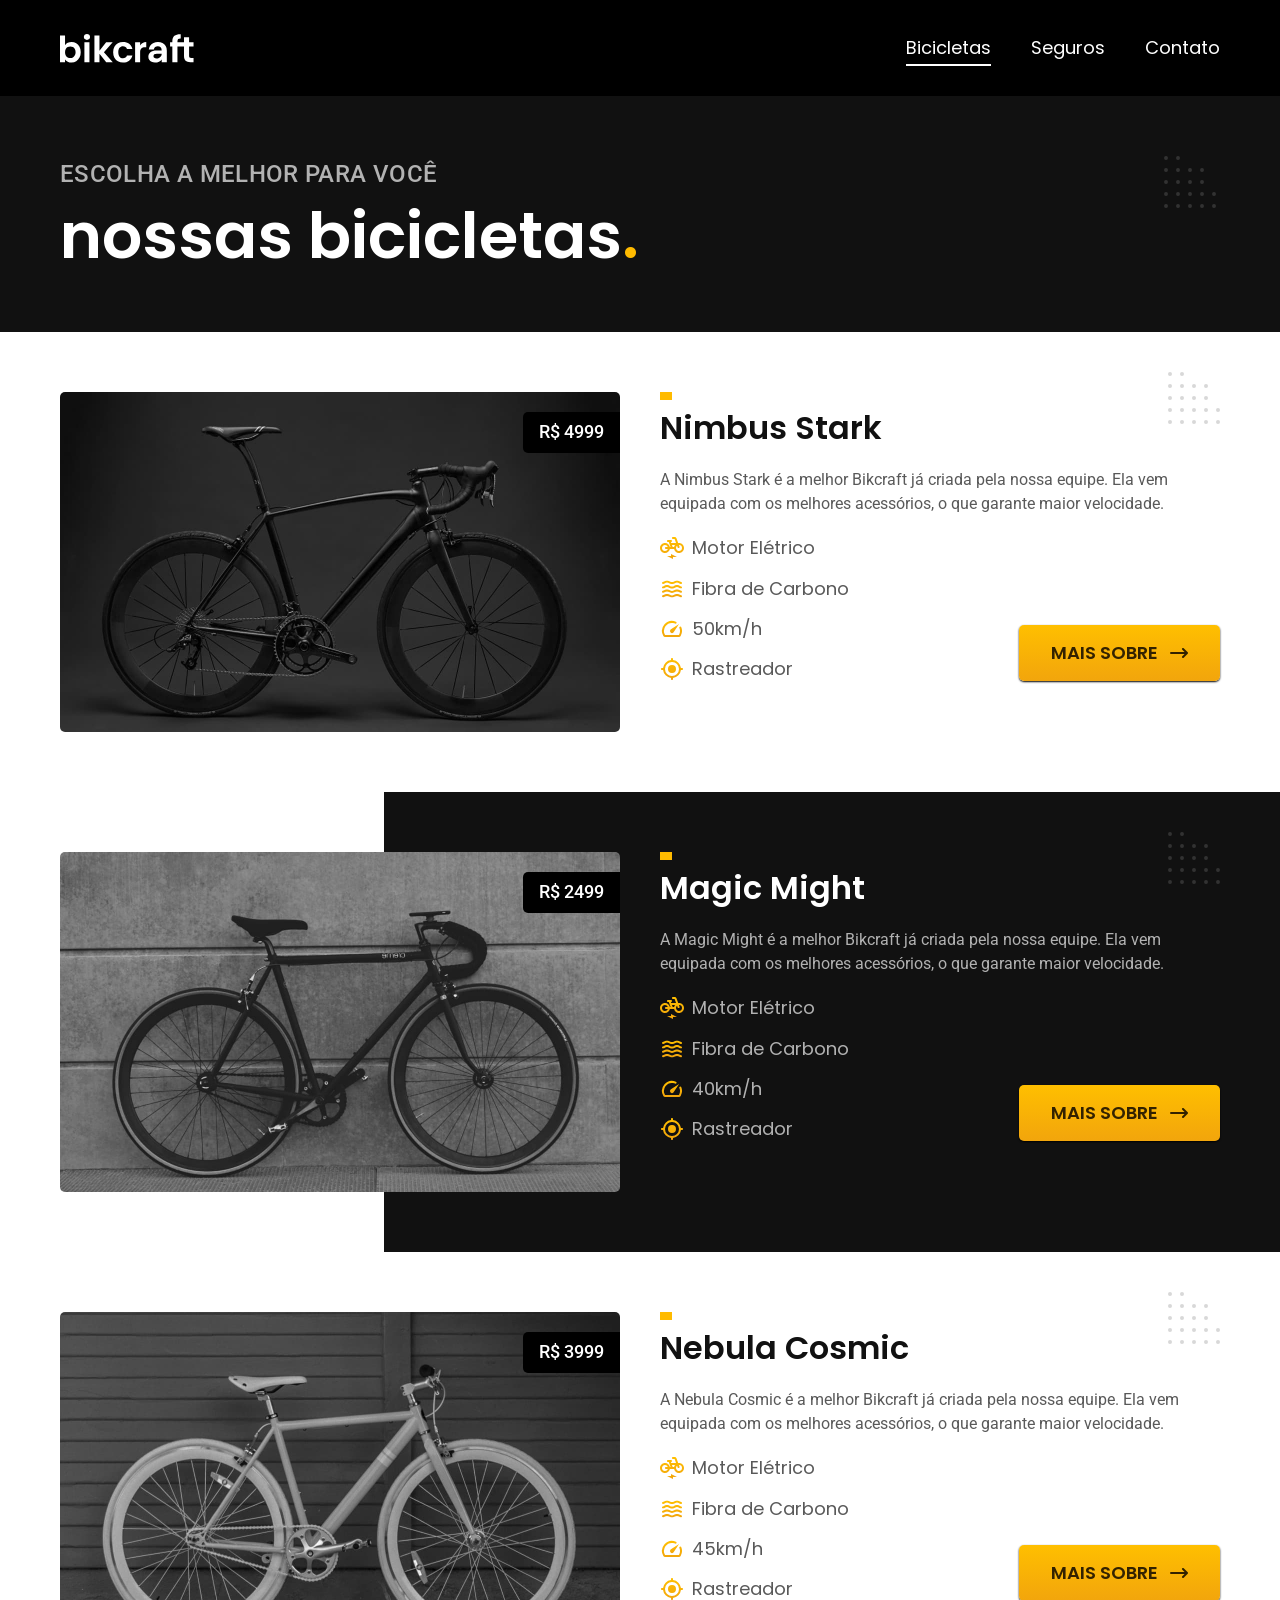
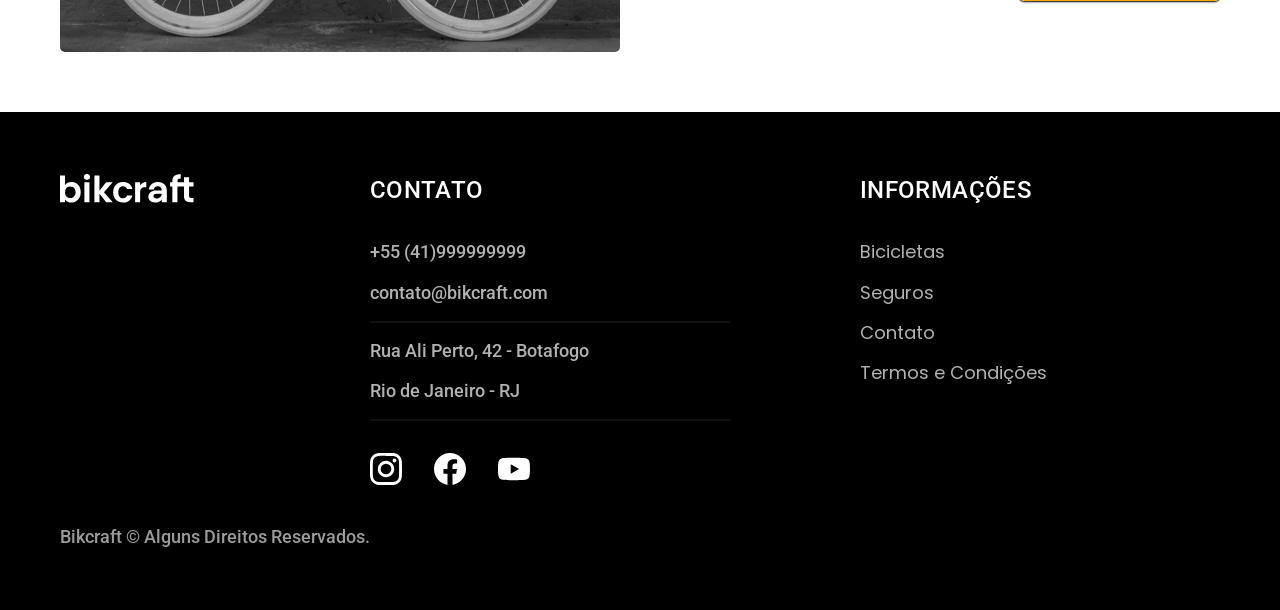
==== commit f2034051: "adicionando js" ====
--- a/bicicletas.html
+++ b/bicicletas.html
@@ -12,6 +12,9 @@
   <link rel="preconnect" href="https://fonts.gstatic.com" crossorigin>
   <link href="https://fonts.googleapis.com/css2?family=Merriweather:ital,opsz,wght@1,18..144,900&family=Poppins:wght@400;600&family=Roboto:wght@100..900&display=swap" rel="stylesheet">
   <title>bicicletas | Bikcraft</title>
+  <script>
+    document.documentElement.classList.add('js')
+  </script>
 </head>
 
 <body id="bicicletas">
@@ -172,6 +175,7 @@
       <p class="font-2-m cor-6 footer-copy">Bikcraft © Alguns Direitos Reservados.</p>
     </div>
   </footer>
+  <script src="./js/script.js"></script>
 </body>
 
 </html>
--- a/css/style.css
+++ b/css/style.css
@@ -1 +1,42 @@
-body{margin:0;padding:0;color:#111;font-family:Arial,Helvetica,sans-serif}blockquote,dd,h1,h2,h3,h4,p{margin:0}ul{margin:0;padding:0;list-style:none}a{text-decoration:none;color:inherit}img{max-width:100%;display:block;height:auto}img[src$='.jpg']{border-radius:5px}button{border:none}.font-1-xs{font:400 0.75rem/1.35 Poppins,sans-serif}.font-2-xs{font:400 0.875rem/1.35 Roboto,sans-serif}.font-1-s{font:400 1rem/1.5 Poppins,sans-serif}.font-2-s{font:400 1rem/1.5 Roboto,sans-serif}.font-1-m,.font-1-mb{font:400 1.125rem/1.35 Poppins,sans-serif}.font-1-mb{font-weight:600}.font-2-m{font:500 1.125rem/1.35 Roboto,sans-serif}.font-1-l{font:400 1.5rem/1.5 Poppins,sans-serif}.font-2-l,.font-2-lb{font:400 1.5rem/1.5 Roboto,sans-serif}.font-2-lb{font-weight:500;letter-spacing:.015em;text-transform:uppercase}.font-1-xl{font:600 2rem/1.25 Poppins,sans-serif}.font-2-xl{font:500 2rem/1.25 Roboto,sans-serif}.font-1-xxl{font:600 4rem/1.125 Poppins,sans-serif}@media (max-width:1200px){.font-1-xxl{font-size:3rem}.font-2-l,.font-2-lb{font-size:1.125rem}}@media (max-width:800px){.font-1-xxl{font-size:2rem}.font-1-xl,.font-2-xl{font-weight:1.5rem}}:root{--cor-0:#ffffff;--cor-1:#f7f7f7;--cor-2:#ededed;--cor-3:#dedede;--cor-4:#cccccc;--cor-5:#b2b2b2;--cor-6:#9c9c9c;--cor-7:#717171;--cor-8:#595959;--cor-9:#404040;--cor-10:#2e2e2e;--cor-11:#111111;--cor-12:#000000;--cor-p1:#ffbb00;--cor-p2:#e4a30b;--cor-p3:#a66f00;--cor-p4:#664400;--cor-p5:#332200}.cor-0{color:var(--cor-0)}.cor-1{color:var(--cor-1)}.cor-2{color:var(--cor-2)}.cor-3{color:var(--cor-3)}.cor-4{color:var(--cor-4)}.cor-5{color:var(--cor-5)}.cor-6{color:var(--cor-6)}.cor-7{color:var(--cor-7)}.cor-8{color:var(--cor-8)}.cor-9{color:var(--cor-9)}.cor-10{color:var(--cor-10)}.cor-11{color:var(--cor-11)}.cor-12{color:var(--cor-12)}.cor-p1{color:var(--cor-p1)}.cor-p2{color:var(--cor-p2)}.cor-p3{color:var(--cor-p3)}.cor-p4{color:var(--cor-p4)}.cor-p5{color:var(--cor-p5)}.header-bg{background-color:var(--cor-12)}.header{display:flex;flex-wrap:wrap;gap:1.25rem;justify-content:space-between;align-items:center;padding-bottom:1.25rem;padding-top:1.25rem}.header-menu{display:flex;flex-wrap:wrap;justify-content:space-evenly;gap:2.5rem;font-size:1.125rem}.header-menu a{display:inline-block;padding:1rem 0;position:relative}.header-menu a::after{content:'';display:block;height:.125rem;width:0;background-color:var(--cor-0);margin-top:.25rem;transition:.3s;position:absolute}.header-menu a:hover::after{width:100%}@media (max-width:800px){.header-menu{gap:1.25rem}.header-menu a{background-color:var(--cor-11);padding:.75rem 1rem;border-radius:5px}.header-menu a:hover{background-color:var(--cor-10)}.header-menu a::after{display:none}}@media (max-width:600px){.header-menu{gap:.75rem}.header-menu a{padding:.5rem .75rem;font-size:.875rem}}.container{max-width:1200px;box-sizing:border-box;padding-left:1.25rem;padding-right:1.25rem;margin-left:auto;margin-right:auto}.botao{display:inline-block;padding:1rem 2rem;background:linear-gradient(#ffbf00,#f2a50c);border-radius:5px;box-shadow:0 1px 2px #000;color:var(--cor-p5);text-transform:uppercase;font:600 1.125rem/1.35 Poppins,sans-serif;max-width:max-content;cursor:pointer}.botao:hover{background:linear-gradient(#ffb60d,#e59317)}.botao.secundario{background:var(--cor-10);color:var(--cor-2)}.botao.secundario:hover{background:var(--cor-9);color:var(--cor-2)}.botao.seta{display:flex;align-items:center}.botao.seta::after{content:'';display:inline-block;width:18px;height:10px;margin-left:12px;background-image:url('../../img/icones/seta.svg')}.botao.seta:hover::after{transform:translateX(4px)}@media (max-width:600px){.botao{padding:.75rem 1rem;font-size:1rem}}.link{display:inline-block;color:var(--cor-p1);font:500 1.5rem/1.5 Poppins,sans-serif;text-transform:uppercase;position:relative}.link::after{content:'';display:block;height:.25rem;width:100%;transition:.15s;background-color:currentColor;margin-top:.25rem;position:absolute}.link:hover{transition:.15s;color:var(--cor-0)}.titulo-bg{padding-top:3.75rem;padding-bottom:3.75rem;background:var(--cor-11)}.titulo{background:url('../../img/dec/top-right.svg') no-repeat top right 1.5rem}.titulo p{margin-bottom:.5rem}@media (max-width:800px){.titulo-bg{padding-bottom:2.5rem;padding-top:2.5rem}.titulo p{font-size:1rem;text-transform:lowercase;font-weight:400}}.form{display:grid;grid-template-columns:1fr 1fr;gap:1.25rem}.form label{display:block;font:600 1rem/1.5 Poppins,sans-serif;margin-bottom:.25rem}.col-2{grid-column:span 2}.form input[type=email],.form input[type=text],.form textarea{font:400 1rem/1.5 Roboto,sans-serif;background:var(--cor-1);border:1px solid var(--cor-2);border-radius:5px;padding:.75rem;width:100%;box-sizing:border-box}.form input[type=email]:focus,.form input[type=text]:focus,.form textarea:focus{outline:0;border-color:var(--cor-p1);background:var(--cor-0);box-shadow:0 0 0 2px #fea}@media (max-width:600px){.form{grid-template-columns:1fr}.form .col-2{grid-column:1}}.introducao-bg{background:var(--cor-12) url('../../img/dec/bottom-left.svg') no-repeat bottom 10rem left 2rem;box-shadow:inset 0 -7.5rem var(--cor-0)}.introducao{display:grid;grid-template-columns:1fr 1fr;gap:0 2.5rem}.introducao-conteudo{align-self:end;padding-bottom:15rem}.introducao h1{margin-bottom:2rem}.introducao p{margin-bottom:3rem}.introducao img{width:100%;height:100%;object-fit:cover}@media (max-width:800px){.introducao-bg{background-color:var(--cor-11);padding-top:2.5rem;box-shadow:inset 0 -3.75rem var(--cor-0)}.introducao h1{margin-bottom:1rem}.introducao-conteudo{padding-bottom:2rem}.introducao{grid-template-columns:1fr}.introducao img{height:300px;width:100%}}.tecnologia-bg{background-color:var(--cor-11);box-shadow:inset 0 5rem var(--cor-0),inset 0 -5rem var(--cor-0)}.tecnologia{display:grid;grid-template-columns:1fr 1fr;gap:2.5rem}.tecnologia-imagem img{width:100%;height:100%;object-fit:cover;object-position:left}.tecnologia-conteudo{padding-top:10rem;padding-bottom:10rem}.tecnologia-conteudo>span{display:block;margin-bottom:1.25rem}.tecnologia-conteudo h2{margin-bottom:2rem}.tecnologia-conteudo>p{margin-bottom:1.25rem}.tecnologia-conteudo a{margin-bottom:5rem}.tecnologia-vantagens{display:flex;gap:2.5rem}.tecnologia-vantagens h3{margin-bottom:.5rem;width:max-content}.tecnologia-vantagens img{width:1.5rem;margin-bottom:.5rem}@media (max-width:800px){.tecnologia-bg{box-shadow:initial}.tecnologia{grid-template-columns:1fr}.tecnologia-conteudo{padding-top:3.75rem;padding-bottom:3.75rem}.tecnologia-imagem{display:none}.tecnologia-conteudo a{margin-bottom:3.75rem}}@media (max-width:600px){.tecnologia-vantagens{flex-direction:column}}.parceiros{padding-top:3.75rem;padding-bottom:7.5rem}.parceiros h2{margin-bottom:3.75rem}.parceiros ul{padding:0 1.25rem;display:grid;grid-template-columns:repeat(4,1fr);max-width:1400px;margin:0 auto}.parceiros li{display:flex;padding:2rem;border-left:.125rem solid var(--cor-2)}.parceiros li img{margin:auto}.parceiros li:first-child,.parceiros li:nth-child(5){border-left:none}.parceiros li:nth-child(n+5){border-top:.125rem solid var(--cor-2)}@media (max-width:800px){.parceiros{padding-bottom:3.75rem}.parceiros li{padding:1.25rem}.parceiros h2{margin-bottom:1.25rem}.parceiros ul{grid-template-columns:repeat(2,1fr)}.parceiros li:nth-child(n+3){border-top:.125rem solid var(--cor-2)}.parceiros li:nth-child(odd){border-left:none}}.depoimento{display:grid;grid-template-columns:repeat(2,1fr);background-color:var(--cor-p1)}.depoimento-imagem img{border-radius:0;width:100%;height:100%;object-fit:cover}.depoimento-conteudo{padding:2.5rem 2.5rem 5rem 5rem;align-self:end;background:url('../../img/dec/bottom-right-p.svg') no-repeat bottom 2.5rem right 2.5rem}.depoimento-conteudo p{max-width:24ch;font-family:Merriweather,serif;font-style:italic;font-weight:900;margin-bottom:2rem;position:relative}.depoimento p::before{content:'“';font-size:5rem;color:var(--cor-p2);position:absolute;top:-2rem;left:-3rem}.depoimento p::after{content:'”';font-size:5rem;color:var(--cor-p2);position:absolute}@media (min-width:1200px){.depoimento img{max-height:520px}}@media (max-width:800px){.depoimento{grid-template-columns:1fr;text-align:center}.depoimento-conteudo{padding:2.5rem 1.25rem;justify-self:center}.depoimento-imagem img{max-height:200px}.depoimento p::after,.depoimento p::before{display:none}}.bicicletas-lista{padding-top:3.75rem;padding-bottom:7.5rem}.bicicletas-lista h2{margin-bottom:2.5rem}.bicicletas-lista ul{display:flex;gap:2.5rem;padding:0 1.25rem;max-width:1400px;margin-left:auto;margin-right:auto;overflow:scroll}#bicicleta .bicicletas-lista ul{padding:0 0 1.25rem 0}.bicicletas-lista li{min-width:280px}.bicicletas-lista a{display:block}.bicicletas-lista img{margin-bottom:1rem}.bicicletas-lista h3{margin-bottom:.5rem;display:flex;align-items:center}.bicicletas-lista h3::before{content:'';display:inline-block;width:.75rem;height:.5rem;margin-right:.5rem;background-color:var(--cor-p1)}.bicicletas-lista a:hover h3::before{transition:width .3s;width:1.5rem}.bicicletas-lista li span{padding-left:1.25rem}@media (max-width:800px){.bicicletas-lista ul{gap:1.25rem}}.bicicletas-bg:nth-child(odd){background:linear-gradient(to right,var(--cor-0) 30%,var(--cor-11) 30%)}.bicicletas{display:grid;grid-template-columns:1fr 1fr;gap:2.5rem;padding-bottom:3.75rem;padding-top:3.75rem;background:url('../../img/dec/top-right.svg') no-repeat top 2.5rem right 1.25rem}.bicicletas-imagem{display:grid}.bicicletas-imagem span{margin-top:1.25rem;grid-area:1/1;place-self:start end;display:inline-block;background:var(--cor-12);padding:.5rem 1rem;border-radius:5px 0 0 5px}.bicicletas-imagem img{grid-area:1/1}.bicicletas-conteudo{display:grid;grid-template-columns:1fr auto;align-content:start}.bicicletas-conteudo h2,.bicicletas-conteudo p{grid-column:1/-1}.bicicletas-conteudo h2{margin-bottom:1.25rem}.bicicletas-conteudo h2::before{display:block;content:'';width:.75rem;height:.5rem;background-color:var(--cor-p1);margin-bottom:.5rem}.bicicletas-conteudo p{margin-bottom:1.25rem}.bicicletas-conteudo a{place-self:end}.bicicletas-conteudo ul{display:grid;gap:1rem}.bicicletas-conteudo li{display:flex;gap:.5rem;align-items:center}.bicicletas-conteudo img{width:1.5rem}@media (max-width:800px){.bicicletas{grid-template-columns:1fr;gap:1.25rem;padding-top:2.5rem;padding-bottom:2.5rem}.bicicletas-bg:nth-child(odd){background:var(--cor-11)}}@media (max-width:600px){.bicicletas-conteudo{grid-template-columns:1fr}.bicicletas-conteudo ul{margin-bottom:1.25rem;grid-template-columns:1fr 1fr;font-size:.875rem}.bicicletas-conteudo a{place-self:start}}.bicicleta{display:grid;grid-template-columns:1fr 1fr;align-items:start;gap:2.5rem;padding-top:3.75rem;padding-bottom:3.75rem}#bicicleta .titulo p{text-transform:uppercase}.bicicleta-imagens{display:flex;flex-wrap:wrap;gap:1.25rem}.bicicleta-imagens img{flex:1;min-width:200px}.bicicleta-imagens img:first-child{min-width:100%}.bicicleta-conteudo>p{margin-bottom:2rem}.bicicleta-comprar{display:grid;grid-template-columns:max-content auto;align-items:center;justify-items:start;gap:.5rem .75rem;margin-bottom:2rem}.bicicleta-comprar a{grid-row:span 2}.bicicleta-comprar span{display:flex;align-items:center;gap:.25rem;background-color:var(--cor-12);padding:.25rem;border-radius:5px}.bicicleta-conteudo h2{text-transform:uppercase;letter-spacing:.015em;margin-bottom:.75rem}.bicicleta-ficha,.bicicleta-informacoes{padding:2rem;background-color:var(--cor-12);border-radius:5px}.bicicleta-informacoes{margin-bottom:2.5rem;display:grid;grid-template-columns:repeat(2,1fr);gap:2rem}.bicicleta-informacoes img{max-width:1.5rem}.bicicleta-informacoes li{display:grid;gap:.5rem}.bicicleta-ficha li{padding:.5rem 0;display:flex;justify-content:space-between;border-bottom:2px solid var(--cor-11)}.bicicleta-ficha li:first-child{padding:0;padding-bottom:.5rem}.bicicleta-ficha li:last-child{border-bottom:none}.bicicleta-ficha span{color:var(--cor-6)}@media (max-width:800px){.bicicleta{grid-template-columns:1fr;padding-top:2.5rem;padding-bottom:2.5rem}.bicicleta-imagens{grid-row:2}}@media (max-width:400px){.bicicleta-informacoes{grid-template-columns:1fr}.bicicleta-comprar{grid-template-columns:1fr}}.seguro-bg{background-color:var(--cor-11);box-shadow:inset 0 7.5rem var(--cor-0),inset 0 -7.5rem var(--cor-12)}.seguro{display:grid;grid-template-columns:1fr 1fr;gap:2.5rem}.seguro-imagem img{width:100%;height:100%;object-fit:cover}.seguro-conteudo{padding-top:11.25rem;padding-bottom:11.25rem}.seguro-conteudo h2{margin-bottom:1rem}.seguro-conteudo p{margin-bottom:2.5rem}@media (max-width:800px){.seguro-bg{box-shadow:inset 0 -3.75rem var(--cor-12)}.seguro{grid-template-columns:1fr}.seguro-conteudo{grid-row:1;padding-top:40px;padding-bottom:0}}#contato{background:linear-gradient(var(--cor-11) 35rem,var(--cor-1) 35rem)}.contato{display:grid;grid-template-columns:5fr 7fr}.contato-dados,.contato-formulario{padding:3.75rem;box-shadow:0 1px 2px rgba(0,0,0,.1)}.contato-dados{border-radius:5px 0 0 5px;background:var(--cor-12) url('../../img/dec/bottom-left.svg') no-repeat bottom 1.5rem left 1.5rem}.contato-formulario{border-radius:0 5px 5px 0;background:var(--cor-0) url('../../img/dec/bottom-right.svg') no-repeat bottom 1.5rem right 1.5rem}.contato-dados h2{margin-bottom:3.75rem}.contato-endereco{margin-bottom:2rem;padding-left:1.75rem;background:url('../../img/icones/local.svg') no-repeat}.contato-endereco p{margin-bottom:.5rem}.contato-meios a:first-child{background:url('../../img/icones/email.svg') no-repeat}.contato-meios a:nth-child(3){margin-top:2rem;margin-bottom:3.75rem;background:url('../../img/icones/telefone.svg') no-repeat}.contato-meios a{display:block;max-width:max-content;margin-bottom:.5rem;padding-left:1.75rem}.contato-meios a:hover{color:var(--cor-0)}.contato-redes{display:flex;gap:2rem;padding-left:1.75rem}@media (max-width:800px){.contato{grid-template-columns:1fr}.contato-dados{background:var(--cor-12)}.contato-dados,.contato-formulario{padding:1.25rem}.contato-dados{border-radius:5px 5px 0 0}.contato-formulario{border-radius:0 0 5px 5px}.contato-dados h2,.contato-meios a:nth-child(3){margin-bottom:2rem}.contato-redes{margin-bottom:.75rem}}.lojas{display:grid;grid-template-columns:1fr 1fr;padding-bottom:3.75rem;padding-top:3.75rem;gap:0 2.5rem}.lojas h2{grid-column:1/-1;margin-bottom:3.75rem}.lojas img{border-radius:5px 5px 0 0}.lojas-item{border-radius:5px;background:var(--cor-0);box-shadow:0 1px 2px rgba(0,0,0,.1)}.lojas-conteudo{display:grid;grid-template-columns:1fr 1fr;padding:2rem;gap:2rem 1rem}.lojas-conteudo h3{grid-column:1/-1}.lojas-tempo{grid-column:1/-1;display:flex;align-items:center;gap:.5rem}.lojas-dados{display:grid;gap:.5rem;border-left:2px solid var(--cor-2);padding-left:.75rem}@media (max-width:800px){.lojas{gap:1.25rem;padding-bottom:2.5rem;padding-top:2.5rem}.lojas h2{margin-bottom:2rem}.lojas-conteudo{grid-template-columns:1fr}}@media (max-width:600px){.lojas{grid-template-columns:1fr}}.seguros-bg{background-color:var(--cor-11)}.seguros{padding-top:3.75rem;padding-bottom:3.75rem;display:grid;grid-template-columns:1fr 1fr;gap:2.5rem;align-items:center}#seguros .seguros{padding-top:0}.seguros h2{grid-column:1/-1}.seguros-item{background-color:var(--cor-12);padding:2rem 2rem 2rem 3.75rem;display:grid;grid-template-columns:1fr auto;border-radius:5px}.seguros-item h3{margin-bottom:2.5rem}.seguros-item span{grid-column:2;display:block;text-align:right}.seguros-item ul{grid-column:1/-1;margin-bottom:2rem}.seguros-item li{display:flex;align-items:center;position:relative}.seguros-item li+li{margin-top:1.25rem}.seguros-item li::before{content:'';display:inline-block;height:9px;width:13px;background-image:url('../../img/icones/lista.svg');position:absolute;left:-1.25rem}.seguros-item a{grid-column:1/-1}@media (max-width:800px){.seguros{grid-template-columns:1fr}}.perguntas{padding-bottom:3.75rem;padding-top:3.75rem}.perguntas h2{margin-bottom:3.75rem}.perguntas dl>div{padding:1.25rem;border-radius:5px}.perguntas dl>div:nth-child(odd){background:var(--cor-1)}.perguntas dt{display:grid;grid-template-columns:auto 1fr auto;gap:.5rem;align-items:center;cursor:pointer}.perguntas dt::before{display:inline-block;content:'';width:.75rem;height:.5rem;background-color:var(--cor-p1)}.perguntas dt::after{display:inline-block;content:'';width:14px;height:6px;background:url('../../img/icones/seta-abrir.svg')}.perguntas dt:hover::after{transform:rotate(180deg);transition:.3s}.perguntas dd{padding-left:1.25rem;padding-top:1rem;max-width:90ch}@media (max-width:800px){.perguntas{padding-top:2.5rem}.perguntas h2{margin-bottom:2.5rem}}.vantagens-bg{background:var(--cor-12)}.vantagens{padding-bottom:3.75rem;padding-top:3.75rem}.vantagens h2{margin-bottom:2.5rem}.vantagens ul{display:grid;grid-template-columns:repeat(auto-fit,minmax(280px,max-content));gap:2.5rem 5rem}.vantagens li{display:grid;gap:.5rem}@media (max-width:800px){.vantagens h2{margin-bottom:1.5rem}.vantagens ul{gap:1.25rem}}#orcamento{background:linear-gradient(var(--cor-11) 600px,var(--cor-1) 0)}.orcamento{display:grid;grid-template-columns:5fr 7fr;padding-bottom:3.75rem}.orcamento h2{text-transform:uppercase;position:relative;display:flex;align-items:center}.orcamento h2::before{content:'';display:inline-block;width:.25rem;height:.5rem;background-color:var(--cor-p1);position:absolute;left:-.75rem}.orcamento-dados,.orcamento-produto{padding:3.75rem;box-shadow:0 1px 2px rgba(0,0,0,.1)}.orcamento-produto{border-radius:5px 0 0 5px;background:var(--cor-12) url('../../img/dec/bottom-left.svg') no-repeat bottom 1.5rem left 1.5rem;display:grid;grid-template-columns:1fr 1fr;gap:1.25rem;align-content:start}.orcamento-produto>*{grid-column:1/-1}.orcamento-produto>label{grid-column:initial}.orcamento-produto label{font:400 1rem/1.5 Poppins,sans-serif;color:var(--cor-4);background-color:var(--cor-10);padding:.75rem 1rem;border-radius:5px;cursor:pointer;display:grid;grid-template-columns:auto 1fr auto;align-items:center;border:1px solid var(--cor-10)}.orcamento-produto input:checked+label{background:var(--cor-0);color:var(--cor-11)}.orcamento-produto label::before{content:'';display:inline-block;box-sizing:border-box;width:.75rem;height:.75rem;border:1px solid var(--cor-6);border-radius:50%;margin-right:.5rem}.orcamento-produto input:checked+label::before{border-color:var(--cor-7);box-shadow:inset 0 0 0 3px var(--cor-0),inset 0 0 0 6px var(--cor-7)}.orcamento-produto label:hover{background-color:var(--cor-9);border-color:var(--cor-9)}.orcamento-produto input:focus+label{box-shadow:0 0 0 2px var(--cor-p1);border-color:var(--cor-12)}.orcamento-produto label span{display:none}.orcamento-produto input:checked+label span{display:inline-block}.orcamento-produto input{opacity:0;position:absolute;pointer-events:none}.orcamento-dados{border-radius:0 5px 5px 0;background:var(--cor-0) url('../../img/dec/bottom-right.svg') no-repeat bottom 1.5rem right 1.5rem}.orcamento-conteudo{display:none}.orcamento-conteudo h2,.orcamento-dados h2:nth-of-type(n+2){margin-top:1.25rem}#bikcraft:checked~#orcamento-bikcraft,#seguro:checked~#orcamento-seguro{display:grid;gap:1.25rem}.orcamento-detalhes{display:none;background:var(--cor-0);padding:1.25rem;grid-template-columns:1fr 1fr;border-radius:4px;align-items:center}.orcamento-detalhes li{display:flex;align-items:center;margin-bottom:.5rem}.orcamento-detalhes li img{width:1rem;margin-right:.5rem}.orcamento-produto input:checked+label+.orcamento-detalhes{display:grid}@media (max-width:1200px){.orcamento-dados,.orcamento-produto{padding:2rem}}@media (max-width:800px){.orcamento{grid-template-columns:1fr}.orcamento-produto{border-radius:5px 5px 0 0}.orcamento-dados{border-radius:0 0 5px 5px}}@media (max-width:400px){.orcamento-produto{grid-template-columns:1fr}}.footer-bg{background-color:var(--cor-12)}.footer{display:grid;grid-template-columns:3fr 5fr 4fr;gap:2.5rem;padding-top:3.75rem;padding-bottom:3.75rem}.footer h3{margin-bottom:2rem}.footer ul{margin-bottom:2rem}.footer-contato li:nth-child(2n):after{content:'';display:block;max-width:360px;height:2px;background-color:var(--cor-11);margin-top:1rem}.footer li{margin-bottom:1rem}.footer-redes{display:flex;gap:2rem}.footer a:hover{color:var(--cor-0)}.footer-copy{grid-column:1/-1}@media (max-width:800px){.footer img{display:none}.footer{grid-template-columns:1fr 1fr}}@media (max-width:600px){.footer{grid-template-columns:1fr;gap:3.75rem}.footer-copy{margin-top:0}}.termos{padding-bottom:5rem;padding-top:5rem}.termos h2{font-weight:600;margin-bottom:1.25rem}.termos p+h2{margin-top:2.5rem}.termos p{margin-bottom:1.5rem;max-width:75ch}+/*GLobal*/
+@import url('./global/global.css');
+@import url('./utilidades/tipografia.css');
+@import url('./utilidades/cores.css');
+@import url('./utilidades/animacao.css');
+@import url('./global/header.css');
+
+/*Utilidades*/
+@import url('./utilidades/componentes.css');
+@import url('./utilidades/formulario.css');
+
+/*Home*/
+@import url('./home/introducao.css');
+@import url('./home/tecnologia.css');
+@import url('./home/parceiros.css');
+@import url('./home/depoimento.css');
+
+/*Bicicletas*/
+@import url('./bicicletas/bicicletas-lista.css');
+@import url('./bicicletas/bicicletas.css');
+
+/*Bicicleta*/
+@import url('./bicicleta/bicicleta.css');
+@import url('./bicicleta/seguro.css');
+
+/*Contato*/
+@import url('./contato/contato.css');
+@import url('./contato/lojas.css');
+
+/*Seguros*/
+@import url('./seguros/seguros.css');
+@import url('./seguros/perguntas.css');
+@import url('./seguros/vantagens.css');
+
+/*Orçamento*/
+@import url('./orcamento/orcamento.css');
+
+/*Footer*/
+@import url('./global/footer.css');
+
+/*Termos*/
+@import url('./termos/termos.css');
--- a/css/style.css
+++ b/css/style.css
@@ -1 +1,42 @@
-body{margin:0;padding:0;color:#111;font-family:Arial,Helvetica,sans-serif}blockquote,dd,h1,h2,h3,h4,p{margin:0}ul{margin:0;padding:0;list-style:none}a{text-decoration:none;color:inherit}img{max-width:100%;display:block;height:auto}img[src$='.jpg']{border-radius:5px}button{border:none}.font-1-xs{font:400 0.75rem/1.35 Poppins,sans-serif}.font-2-xs{font:400 0.875rem/1.35 Roboto,sans-serif}.font-1-s{font:400 1rem/1.5 Poppins,sans-serif}.font-2-s{font:400 1rem/1.5 Roboto,sans-serif}.font-1-m,.font-1-mb{font:400 1.125rem/1.35 Poppins,sans-serif}.font-1-mb{font-weight:600}.font-2-m{font:500 1.125rem/1.35 Roboto,sans-serif}.font-1-l{font:400 1.5rem/1.5 Poppins,sans-serif}.font-2-l,.font-2-lb{font:400 1.5rem/1.5 Roboto,sans-serif}.font-2-lb{font-weight:500;letter-spacing:.015em;text-transform:uppercase}.font-1-xl{font:600 2rem/1.25 Poppins,sans-serif}.font-2-xl{font:500 2rem/1.25 Roboto,sans-serif}.font-1-xxl{font:600 4rem/1.125 Poppins,sans-serif}@media (max-width:1200px){.font-1-xxl{font-size:3rem}.font-2-l,.font-2-lb{font-size:1.125rem}}@media (max-width:800px){.font-1-xxl{font-size:2rem}.font-1-xl,.font-2-xl{font-weight:1.5rem}}:root{--cor-0:#ffffff;--cor-1:#f7f7f7;--cor-2:#ededed;--cor-3:#dedede;--cor-4:#cccccc;--cor-5:#b2b2b2;--cor-6:#9c9c9c;--cor-7:#717171;--cor-8:#595959;--cor-9:#404040;--cor-10:#2e2e2e;--cor-11:#111111;--cor-12:#000000;--cor-p1:#ffbb00;--cor-p2:#e4a30b;--cor-p3:#a66f00;--cor-p4:#664400;--cor-p5:#332200}.cor-0{color:var(--cor-0)}.cor-1{color:var(--cor-1)}.cor-2{color:var(--cor-2)}.cor-3{color:var(--cor-3)}.cor-4{color:var(--cor-4)}.cor-5{color:var(--cor-5)}.cor-6{color:var(--cor-6)}.cor-7{color:var(--cor-7)}.cor-8{color:var(--cor-8)}.cor-9{color:var(--cor-9)}.cor-10{color:var(--cor-10)}.cor-11{color:var(--cor-11)}.cor-12{color:var(--cor-12)}.cor-p1{color:var(--cor-p1)}.cor-p2{color:var(--cor-p2)}.cor-p3{color:var(--cor-p3)}.cor-p4{color:var(--cor-p4)}.cor-p5{color:var(--cor-p5)}.header-bg{background-color:var(--cor-12)}.header{display:flex;flex-wrap:wrap;gap:1.25rem;justify-content:space-between;align-items:center;padding-bottom:1.25rem;padding-top:1.25rem}.header-menu{display:flex;flex-wrap:wrap;justify-content:space-evenly;gap:2.5rem;font-size:1.125rem}.header-menu a{display:inline-block;padding:1rem 0;position:relative}.header-menu a::after{content:'';display:block;height:.125rem;width:0;background-color:var(--cor-0);margin-top:.25rem;transition:.3s;position:absolute}.header-menu a:hover::after{width:100%}@media (max-width:800px){.header-menu{gap:1.25rem}.header-menu a{background-color:var(--cor-11);padding:.75rem 1rem;border-radius:5px}.header-menu a:hover{background-color:var(--cor-10)}.header-menu a::after{display:none}}@media (max-width:600px){.header-menu{gap:.75rem}.header-menu a{padding:.5rem .75rem;font-size:.875rem}}.container{max-width:1200px;box-sizing:border-box;padding-left:1.25rem;padding-right:1.25rem;margin-left:auto;margin-right:auto}.botao{display:inline-block;padding:1rem 2rem;background:linear-gradient(#ffbf00,#f2a50c);border-radius:5px;box-shadow:0 1px 2px #000;color:var(--cor-p5);text-transform:uppercase;font:600 1.125rem/1.35 Poppins,sans-serif;max-width:max-content;cursor:pointer}.botao:hover{background:linear-gradient(#ffb60d,#e59317)}.botao.secundario{background:var(--cor-10);color:var(--cor-2)}.botao.secundario:hover{background:var(--cor-9);color:var(--cor-2)}.botao.seta{display:flex;align-items:center}.botao.seta::after{content:'';display:inline-block;width:18px;height:10px;margin-left:12px;background-image:url('../../img/icones/seta.svg')}.botao.seta:hover::after{transform:translateX(4px)}@media (max-width:600px){.botao{padding:.75rem 1rem;font-size:1rem}}.link{display:inline-block;color:var(--cor-p1);font:500 1.5rem/1.5 Poppins,sans-serif;text-transform:uppercase;position:relative}.link::after{content:'';display:block;height:.25rem;width:100%;transition:.15s;background-color:currentColor;margin-top:.25rem;position:absolute}.link:hover{transition:.15s;color:var(--cor-0)}.titulo-bg{padding-top:3.75rem;padding-bottom:3.75rem;background:var(--cor-11)}.titulo{background:url('../../img/dec/top-right.svg') no-repeat top right 1.5rem}.titulo p{margin-bottom:.5rem}@media (max-width:800px){.titulo-bg{padding-bottom:2.5rem;padding-top:2.5rem}.titulo p{font-size:1rem;text-transform:lowercase;font-weight:400}}.form{display:grid;grid-template-columns:1fr 1fr;gap:1.25rem}.form label{display:block;font:600 1rem/1.5 Poppins,sans-serif;margin-bottom:.25rem}.col-2{grid-column:span 2}.form input[type=email],.form input[type=text],.form textarea{font:400 1rem/1.5 Roboto,sans-serif;background:var(--cor-1);border:1px solid var(--cor-2);border-radius:5px;padding:.75rem;width:100%;box-sizing:border-box}.form input[type=email]:focus,.form input[type=text]:focus,.form textarea:focus{outline:0;border-color:var(--cor-p1);background:var(--cor-0);box-shadow:0 0 0 2px #fea}@media (max-width:600px){.form{grid-template-columns:1fr}.form .col-2{grid-column:1}}.introducao-bg{background:var(--cor-12) url('../../img/dec/bottom-left.svg') no-repeat bottom 10rem left 2rem;box-shadow:inset 0 -7.5rem var(--cor-0)}.introducao{display:grid;grid-template-columns:1fr 1fr;gap:0 2.5rem}.introducao-conteudo{align-self:end;padding-bottom:15rem}.introducao h1{margin-bottom:2rem}.introducao p{margin-bottom:3rem}.introducao img{width:100%;height:100%;object-fit:cover}@media (max-width:800px){.introducao-bg{background-color:var(--cor-11);padding-top:2.5rem;box-shadow:inset 0 -3.75rem var(--cor-0)}.introducao h1{margin-bottom:1rem}.introducao-conteudo{padding-bottom:2rem}.introducao{grid-template-columns:1fr}.introducao img{height:300px;width:100%}}.tecnologia-bg{background-color:var(--cor-11);box-shadow:inset 0 5rem var(--cor-0),inset 0 -5rem var(--cor-0)}.tecnologia{display:grid;grid-template-columns:1fr 1fr;gap:2.5rem}.tecnologia-imagem img{width:100%;height:100%;object-fit:cover;object-position:left}.tecnologia-conteudo{padding-top:10rem;padding-bottom:10rem}.tecnologia-conteudo>span{display:block;margin-bottom:1.25rem}.tecnologia-conteudo h2{margin-bottom:2rem}.tecnologia-conteudo>p{margin-bottom:1.25rem}.tecnologia-conteudo a{margin-bottom:5rem}.tecnologia-vantagens{display:flex;gap:2.5rem}.tecnologia-vantagens h3{margin-bottom:.5rem;width:max-content}.tecnologia-vantagens img{width:1.5rem;margin-bottom:.5rem}@media (max-width:800px){.tecnologia-bg{box-shadow:initial}.tecnologia{grid-template-columns:1fr}.tecnologia-conteudo{padding-top:3.75rem;padding-bottom:3.75rem}.tecnologia-imagem{display:none}.tecnologia-conteudo a{margin-bottom:3.75rem}}@media (max-width:600px){.tecnologia-vantagens{flex-direction:column}}.parceiros{padding-top:3.75rem;padding-bottom:7.5rem}.parceiros h2{margin-bottom:3.75rem}.parceiros ul{padding:0 1.25rem;display:grid;grid-template-columns:repeat(4,1fr);max-width:1400px;margin:0 auto}.parceiros li{display:flex;padding:2rem;border-left:.125rem solid var(--cor-2)}.parceiros li img{margin:auto}.parceiros li:first-child,.parceiros li:nth-child(5){border-left:none}.parceiros li:nth-child(n+5){border-top:.125rem solid var(--cor-2)}@media (max-width:800px){.parceiros{padding-bottom:3.75rem}.parceiros li{padding:1.25rem}.parceiros h2{margin-bottom:1.25rem}.parceiros ul{grid-template-columns:repeat(2,1fr)}.parceiros li:nth-child(n+3){border-top:.125rem solid var(--cor-2)}.parceiros li:nth-child(odd){border-left:none}}.depoimento{display:grid;grid-template-columns:repeat(2,1fr);background-color:var(--cor-p1)}.depoimento-imagem img{border-radius:0;width:100%;height:100%;object-fit:cover}.depoimento-conteudo{padding:2.5rem 2.5rem 5rem 5rem;align-self:end;background:url('../../img/dec/bottom-right-p.svg') no-repeat bottom 2.5rem right 2.5rem}.depoimento-conteudo p{max-width:24ch;font-family:Merriweather,serif;font-style:italic;font-weight:900;margin-bottom:2rem;position:relative}.depoimento p::before{content:'“';font-size:5rem;color:var(--cor-p2);position:absolute;top:-2rem;left:-3rem}.depoimento p::after{content:'”';font-size:5rem;color:var(--cor-p2);position:absolute}@media (min-width:1200px){.depoimento img{max-height:520px}}@media (max-width:800px){.depoimento{grid-template-columns:1fr;text-align:center}.depoimento-conteudo{padding:2.5rem 1.25rem;justify-self:center}.depoimento-imagem img{max-height:200px}.depoimento p::after,.depoimento p::before{display:none}}.bicicletas-lista{padding-top:3.75rem;padding-bottom:7.5rem}.bicicletas-lista h2{margin-bottom:2.5rem}.bicicletas-lista ul{display:flex;gap:2.5rem;padding:0 1.25rem;max-width:1400px;margin-left:auto;margin-right:auto;overflow:scroll}#bicicleta .bicicletas-lista ul{padding:0 0 1.25rem 0}.bicicletas-lista li{min-width:280px}.bicicletas-lista a{display:block}.bicicletas-lista img{margin-bottom:1rem}.bicicletas-lista h3{margin-bottom:.5rem;display:flex;align-items:center}.bicicletas-lista h3::before{content:'';display:inline-block;width:.75rem;height:.5rem;margin-right:.5rem;background-color:var(--cor-p1)}.bicicletas-lista a:hover h3::before{transition:width .3s;width:1.5rem}.bicicletas-lista li span{padding-left:1.25rem}@media (max-width:800px){.bicicletas-lista ul{gap:1.25rem}}.bicicletas-bg:nth-child(odd){background:linear-gradient(to right,var(--cor-0) 30%,var(--cor-11) 30%)}.bicicletas{display:grid;grid-template-columns:1fr 1fr;gap:2.5rem;padding-bottom:3.75rem;padding-top:3.75rem;background:url('../../img/dec/top-right.svg') no-repeat top 2.5rem right 1.25rem}.bicicletas-imagem{display:grid}.bicicletas-imagem span{margin-top:1.25rem;grid-area:1/1;place-self:start end;display:inline-block;background:var(--cor-12);padding:.5rem 1rem;border-radius:5px 0 0 5px}.bicicletas-imagem img{grid-area:1/1}.bicicletas-conteudo{display:grid;grid-template-columns:1fr auto;align-content:start}.bicicletas-conteudo h2,.bicicletas-conteudo p{grid-column:1/-1}.bicicletas-conteudo h2{margin-bottom:1.25rem}.bicicletas-conteudo h2::before{display:block;content:'';width:.75rem;height:.5rem;background-color:var(--cor-p1);margin-bottom:.5rem}.bicicletas-conteudo p{margin-bottom:1.25rem}.bicicletas-conteudo a{place-self:end}.bicicletas-conteudo ul{display:grid;gap:1rem}.bicicletas-conteudo li{display:flex;gap:.5rem;align-items:center}.bicicletas-conteudo img{width:1.5rem}@media (max-width:800px){.bicicletas{grid-template-columns:1fr;gap:1.25rem;padding-top:2.5rem;padding-bottom:2.5rem}.bicicletas-bg:nth-child(odd){background:var(--cor-11)}}@media (max-width:600px){.bicicletas-conteudo{grid-template-columns:1fr}.bicicletas-conteudo ul{margin-bottom:1.25rem;grid-template-columns:1fr 1fr;font-size:.875rem}.bicicletas-conteudo a{place-self:start}}.bicicleta{display:grid;grid-template-columns:1fr 1fr;align-items:start;gap:2.5rem;padding-top:3.75rem;padding-bottom:3.75rem}#bicicleta .titulo p{text-transform:uppercase}.bicicleta-imagens{display:flex;flex-wrap:wrap;gap:1.25rem}.bicicleta-imagens img{flex:1;min-width:200px}.bicicleta-imagens img:first-child{min-width:100%}.bicicleta-conteudo>p{margin-bottom:2rem}.bicicleta-comprar{display:grid;grid-template-columns:max-content auto;align-items:center;justify-items:start;gap:.5rem .75rem;margin-bottom:2rem}.bicicleta-comprar a{grid-row:span 2}.bicicleta-comprar span{display:flex;align-items:center;gap:.25rem;background-color:var(--cor-12);padding:.25rem;border-radius:5px}.bicicleta-conteudo h2{text-transform:uppercase;letter-spacing:.015em;margin-bottom:.75rem}.bicicleta-ficha,.bicicleta-informacoes{padding:2rem;background-color:var(--cor-12);border-radius:5px}.bicicleta-informacoes{margin-bottom:2.5rem;display:grid;grid-template-columns:repeat(2,1fr);gap:2rem}.bicicleta-informacoes img{max-width:1.5rem}.bicicleta-informacoes li{display:grid;gap:.5rem}.bicicleta-ficha li{padding:.5rem 0;display:flex;justify-content:space-between;border-bottom:2px solid var(--cor-11)}.bicicleta-ficha li:first-child{padding:0;padding-bottom:.5rem}.bicicleta-ficha li:last-child{border-bottom:none}.bicicleta-ficha span{color:var(--cor-6)}@media (max-width:800px){.bicicleta{grid-template-columns:1fr;padding-top:2.5rem;padding-bottom:2.5rem}.bicicleta-imagens{grid-row:2}}@media (max-width:400px){.bicicleta-informacoes{grid-template-columns:1fr}.bicicleta-comprar{grid-template-columns:1fr}}.seguro-bg{background-color:var(--cor-11);box-shadow:inset 0 7.5rem var(--cor-0),inset 0 -7.5rem var(--cor-12)}.seguro{display:grid;grid-template-columns:1fr 1fr;gap:2.5rem}.seguro-imagem img{width:100%;height:100%;object-fit:cover}.seguro-conteudo{padding-top:11.25rem;padding-bottom:11.25rem}.seguro-conteudo h2{margin-bottom:1rem}.seguro-conteudo p{margin-bottom:2.5rem}@media (max-width:800px){.seguro-bg{box-shadow:inset 0 -3.75rem var(--cor-12)}.seguro{grid-template-columns:1fr}.seguro-conteudo{grid-row:1;padding-top:40px;padding-bottom:0}}#contato{background:linear-gradient(var(--cor-11) 35rem,var(--cor-1) 35rem)}.contato{display:grid;grid-template-columns:5fr 7fr}.contato-dados,.contato-formulario{padding:3.75rem;box-shadow:0 1px 2px rgba(0,0,0,.1)}.contato-dados{border-radius:5px 0 0 5px;background:var(--cor-12) url('../../img/dec/bottom-left.svg') no-repeat bottom 1.5rem left 1.5rem}.contato-formulario{border-radius:0 5px 5px 0;background:var(--cor-0) url('../../img/dec/bottom-right.svg') no-repeat bottom 1.5rem right 1.5rem}.contato-dados h2{margin-bottom:3.75rem}.contato-endereco{margin-bottom:2rem;padding-left:1.75rem;background:url('../../img/icones/local.svg') no-repeat}.contato-endereco p{margin-bottom:.5rem}.contato-meios a:first-child{background:url('../../img/icones/email.svg') no-repeat}.contato-meios a:nth-child(3){margin-top:2rem;margin-bottom:3.75rem;background:url('../../img/icones/telefone.svg') no-repeat}.contato-meios a{display:block;max-width:max-content;margin-bottom:.5rem;padding-left:1.75rem}.contato-meios a:hover{color:var(--cor-0)}.contato-redes{display:flex;gap:2rem;padding-left:1.75rem}@media (max-width:800px){.contato{grid-template-columns:1fr}.contato-dados{background:var(--cor-12)}.contato-dados,.contato-formulario{padding:1.25rem}.contato-dados{border-radius:5px 5px 0 0}.contato-formulario{border-radius:0 0 5px 5px}.contato-dados h2,.contato-meios a:nth-child(3){margin-bottom:2rem}.contato-redes{margin-bottom:.75rem}}.lojas{display:grid;grid-template-columns:1fr 1fr;padding-bottom:3.75rem;padding-top:3.75rem;gap:0 2.5rem}.lojas h2{grid-column:1/-1;margin-bottom:3.75rem}.lojas img{border-radius:5px 5px 0 0}.lojas-item{border-radius:5px;background:var(--cor-0);box-shadow:0 1px 2px rgba(0,0,0,.1)}.lojas-conteudo{display:grid;grid-template-columns:1fr 1fr;padding:2rem;gap:2rem 1rem}.lojas-conteudo h3{grid-column:1/-1}.lojas-tempo{grid-column:1/-1;display:flex;align-items:center;gap:.5rem}.lojas-dados{display:grid;gap:.5rem;border-left:2px solid var(--cor-2);padding-left:.75rem}@media (max-width:800px){.lojas{gap:1.25rem;padding-bottom:2.5rem;padding-top:2.5rem}.lojas h2{margin-bottom:2rem}.lojas-conteudo{grid-template-columns:1fr}}@media (max-width:600px){.lojas{grid-template-columns:1fr}}.seguros-bg{background-color:var(--cor-11)}.seguros{padding-top:3.75rem;padding-bottom:3.75rem;display:grid;grid-template-columns:1fr 1fr;gap:2.5rem;align-items:center}#seguros .seguros{padding-top:0}.seguros h2{grid-column:1/-1}.seguros-item{background-color:var(--cor-12);padding:2rem 2rem 2rem 3.75rem;display:grid;grid-template-columns:1fr auto;border-radius:5px}.seguros-item h3{margin-bottom:2.5rem}.seguros-item span{grid-column:2;display:block;text-align:right}.seguros-item ul{grid-column:1/-1;margin-bottom:2rem}.seguros-item li{display:flex;align-items:center;position:relative}.seguros-item li+li{margin-top:1.25rem}.seguros-item li::before{content:'';display:inline-block;height:9px;width:13px;background-image:url('../../img/icones/lista.svg');position:absolute;left:-1.25rem}.seguros-item a{grid-column:1/-1}@media (max-width:800px){.seguros{grid-template-columns:1fr}}.perguntas{padding-bottom:3.75rem;padding-top:3.75rem}.perguntas h2{margin-bottom:3.75rem}.perguntas dl>div{padding:1.25rem;border-radius:5px}.perguntas dl>div:nth-child(odd){background:var(--cor-1)}.perguntas dt{display:grid;grid-template-columns:auto 1fr auto;gap:.5rem;align-items:center;cursor:pointer}.perguntas dt::before{display:inline-block;content:'';width:.75rem;height:.5rem;background-color:var(--cor-p1)}.perguntas dt::after{display:inline-block;content:'';width:14px;height:6px;background:url('../../img/icones/seta-abrir.svg')}.perguntas dt:hover::after{transform:rotate(180deg);transition:.3s}.perguntas dd{padding-left:1.25rem;padding-top:1rem;max-width:90ch}@media (max-width:800px){.perguntas{padding-top:2.5rem}.perguntas h2{margin-bottom:2.5rem}}.vantagens-bg{background:var(--cor-12)}.vantagens{padding-bottom:3.75rem;padding-top:3.75rem}.vantagens h2{margin-bottom:2.5rem}.vantagens ul{display:grid;grid-template-columns:repeat(auto-fit,minmax(280px,max-content));gap:2.5rem 5rem}.vantagens li{display:grid;gap:.5rem}@media (max-width:800px){.vantagens h2{margin-bottom:1.5rem}.vantagens ul{gap:1.25rem}}#orcamento{background:linear-gradient(var(--cor-11) 600px,var(--cor-1) 0)}.orcamento{display:grid;grid-template-columns:5fr 7fr;padding-bottom:3.75rem}.orcamento h2{text-transform:uppercase;position:relative;display:flex;align-items:center}.orcamento h2::before{content:'';display:inline-block;width:.25rem;height:.5rem;background-color:var(--cor-p1);position:absolute;left:-.75rem}.orcamento-dados,.orcamento-produto{padding:3.75rem;box-shadow:0 1px 2px rgba(0,0,0,.1)}.orcamento-produto{border-radius:5px 0 0 5px;background:var(--cor-12) url('../../img/dec/bottom-left.svg') no-repeat bottom 1.5rem left 1.5rem;display:grid;grid-template-columns:1fr 1fr;gap:1.25rem;align-content:start}.orcamento-produto>*{grid-column:1/-1}.orcamento-produto>label{grid-column:initial}.orcamento-produto label{font:400 1rem/1.5 Poppins,sans-serif;color:var(--cor-4);background-color:var(--cor-10);padding:.75rem 1rem;border-radius:5px;cursor:pointer;display:grid;grid-template-columns:auto 1fr auto;align-items:center;border:1px solid var(--cor-10)}.orcamento-produto input:checked+label{background:var(--cor-0);color:var(--cor-11)}.orcamento-produto label::before{content:'';display:inline-block;box-sizing:border-box;width:.75rem;height:.75rem;border:1px solid var(--cor-6);border-radius:50%;margin-right:.5rem}.orcamento-produto input:checked+label::before{border-color:var(--cor-7);box-shadow:inset 0 0 0 3px var(--cor-0),inset 0 0 0 6px var(--cor-7)}.orcamento-produto label:hover{background-color:var(--cor-9);border-color:var(--cor-9)}.orcamento-produto input:focus+label{box-shadow:0 0 0 2px var(--cor-p1);border-color:var(--cor-12)}.orcamento-produto label span{display:none}.orcamento-produto input:checked+label span{display:inline-block}.orcamento-produto input{opacity:0;position:absolute;pointer-events:none}.orcamento-dados{border-radius:0 5px 5px 0;background:var(--cor-0) url('../../img/dec/bottom-right.svg') no-repeat bottom 1.5rem right 1.5rem}.orcamento-conteudo{display:none}.orcamento-conteudo h2,.orcamento-dados h2:nth-of-type(n+2){margin-top:1.25rem}#bikcraft:checked~#orcamento-bikcraft,#seguro:checked~#orcamento-seguro{display:grid;gap:1.25rem}.orcamento-detalhes{display:none;background:var(--cor-0);padding:1.25rem;grid-template-columns:1fr 1fr;border-radius:4px;align-items:center}.orcamento-detalhes li{display:flex;align-items:center;margin-bottom:.5rem}.orcamento-detalhes li img{width:1rem;margin-right:.5rem}.orcamento-produto input:checked+label+.orcamento-detalhes{display:grid}@media (max-width:1200px){.orcamento-dados,.orcamento-produto{padding:2rem}}@media (max-width:800px){.orcamento{grid-template-columns:1fr}.orcamento-produto{border-radius:5px 5px 0 0}.orcamento-dados{border-radius:0 0 5px 5px}}@media (max-width:400px){.orcamento-produto{grid-template-columns:1fr}}.footer-bg{background-color:var(--cor-12)}.footer{display:grid;grid-template-columns:3fr 5fr 4fr;gap:2.5rem;padding-top:3.75rem;padding-bottom:3.75rem}.footer h3{margin-bottom:2rem}.footer ul{margin-bottom:2rem}.footer-contato li:nth-child(2n):after{content:'';display:block;max-width:360px;height:2px;background-color:var(--cor-11);margin-top:1rem}.footer li{margin-bottom:1rem}.footer-redes{display:flex;gap:2rem}.footer a:hover{color:var(--cor-0)}.footer-copy{grid-column:1/-1}@media (max-width:800px){.footer img{display:none}.footer{grid-template-columns:1fr 1fr}}@media (max-width:600px){.footer{grid-template-columns:1fr;gap:3.75rem}.footer-copy{margin-top:0}}.termos{padding-bottom:5rem;padding-top:5rem}.termos h2{font-weight:600;margin-bottom:1.25rem}.termos p+h2{margin-top:2.5rem}.termos p{margin-bottom:1.5rem;max-width:75ch}+/*GLobal*/
+@import url('./global/global.css');
+@import url('./utilidades/tipografia.css');
+@import url('./utilidades/cores.css');
+@import url('./utilidades/animacao.css');
+@import url('./global/header.css');
+
+/*Utilidades*/
+@import url('./utilidades/componentes.css');
+@import url('./utilidades/formulario.css');
+
+/*Home*/
+@import url('./home/introducao.css');
+@import url('./home/tecnologia.css');
+@import url('./home/parceiros.css');
+@import url('./home/depoimento.css');
+
+/*Bicicletas*/
+@import url('./bicicletas/bicicletas-lista.css');
+@import url('./bicicletas/bicicletas.css');
+
+/*Bicicleta*/
+@import url('./bicicleta/bicicleta.css');
+@import url('./bicicleta/seguro.css');
+
+/*Contato*/
+@import url('./contato/contato.css');
+@import url('./contato/lojas.css');
+
+/*Seguros*/
+@import url('./seguros/seguros.css');
+@import url('./seguros/perguntas.css');
+@import url('./seguros/vantagens.css');
+
+/*Orçamento*/
+@import url('./orcamento/orcamento.css');
+
+/*Footer*/
+@import url('./global/footer.css');
+
+/*Termos*/
+@import url('./termos/termos.css');
